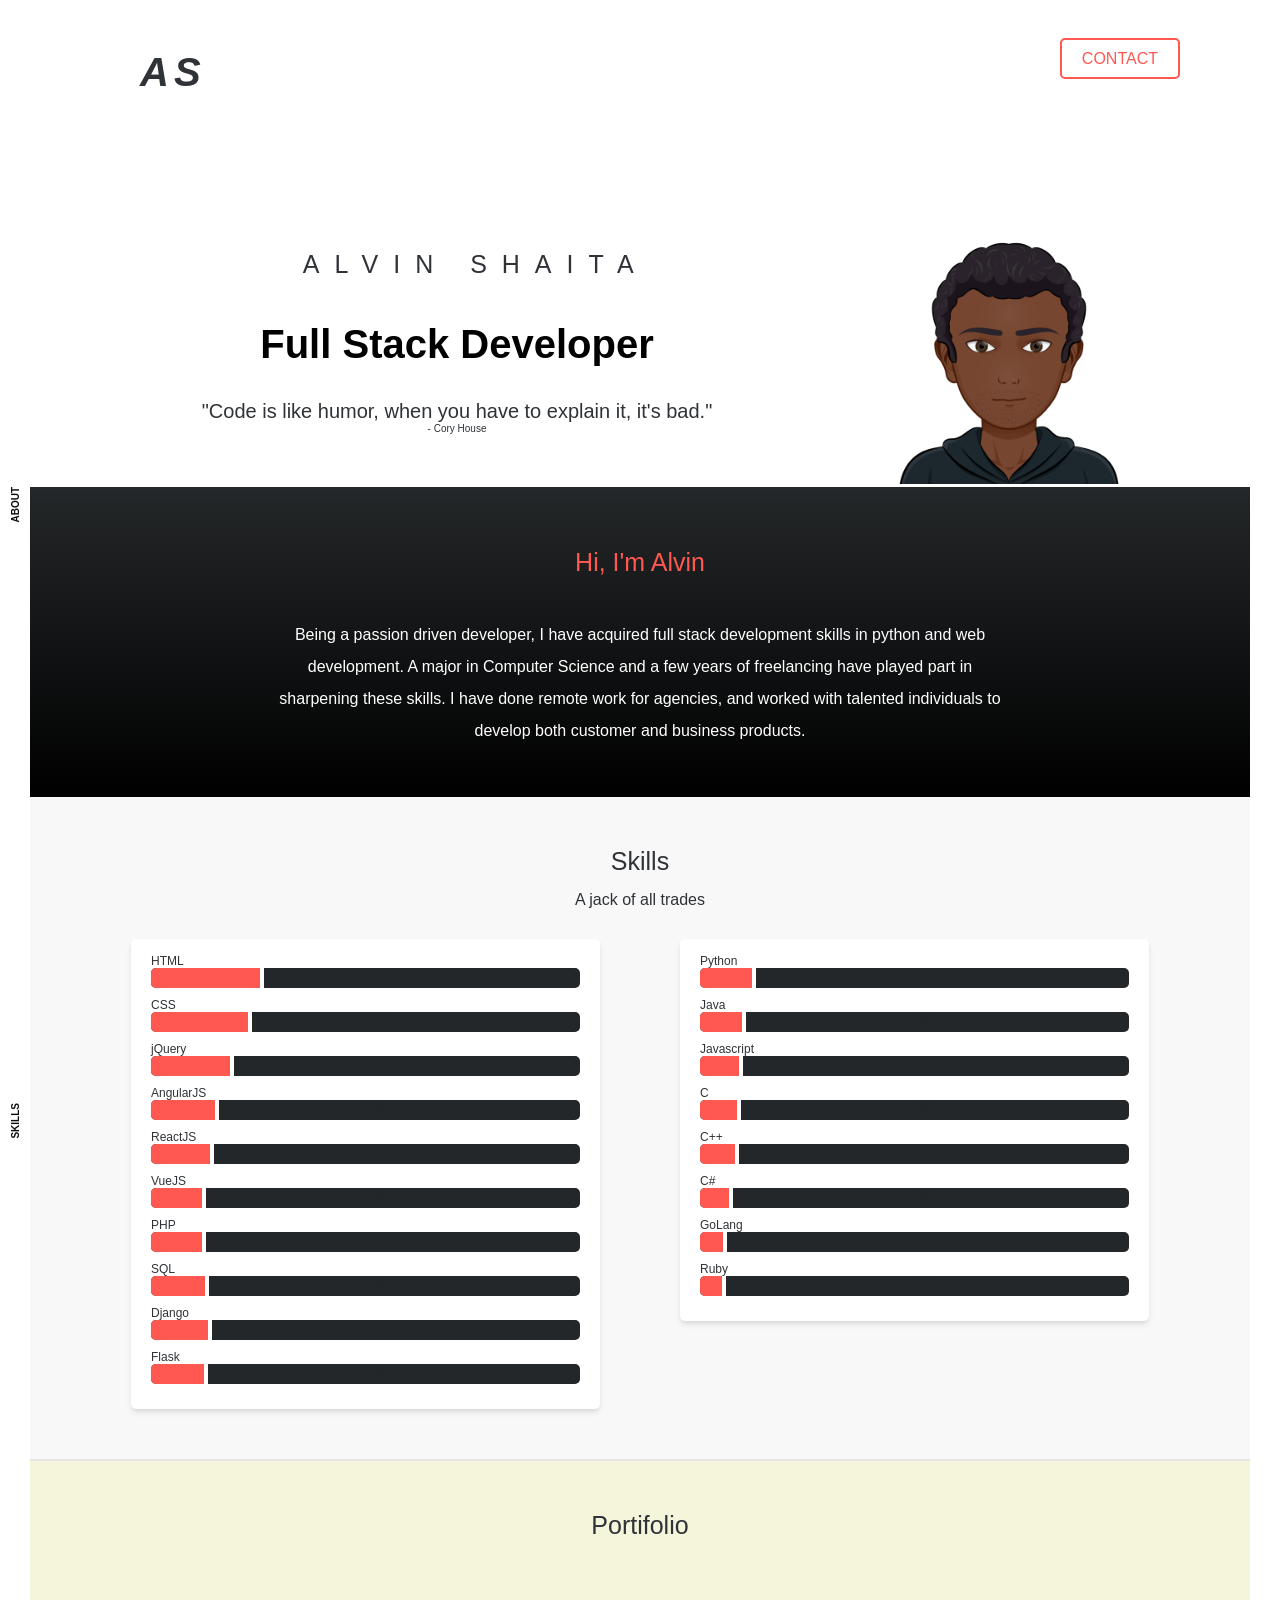
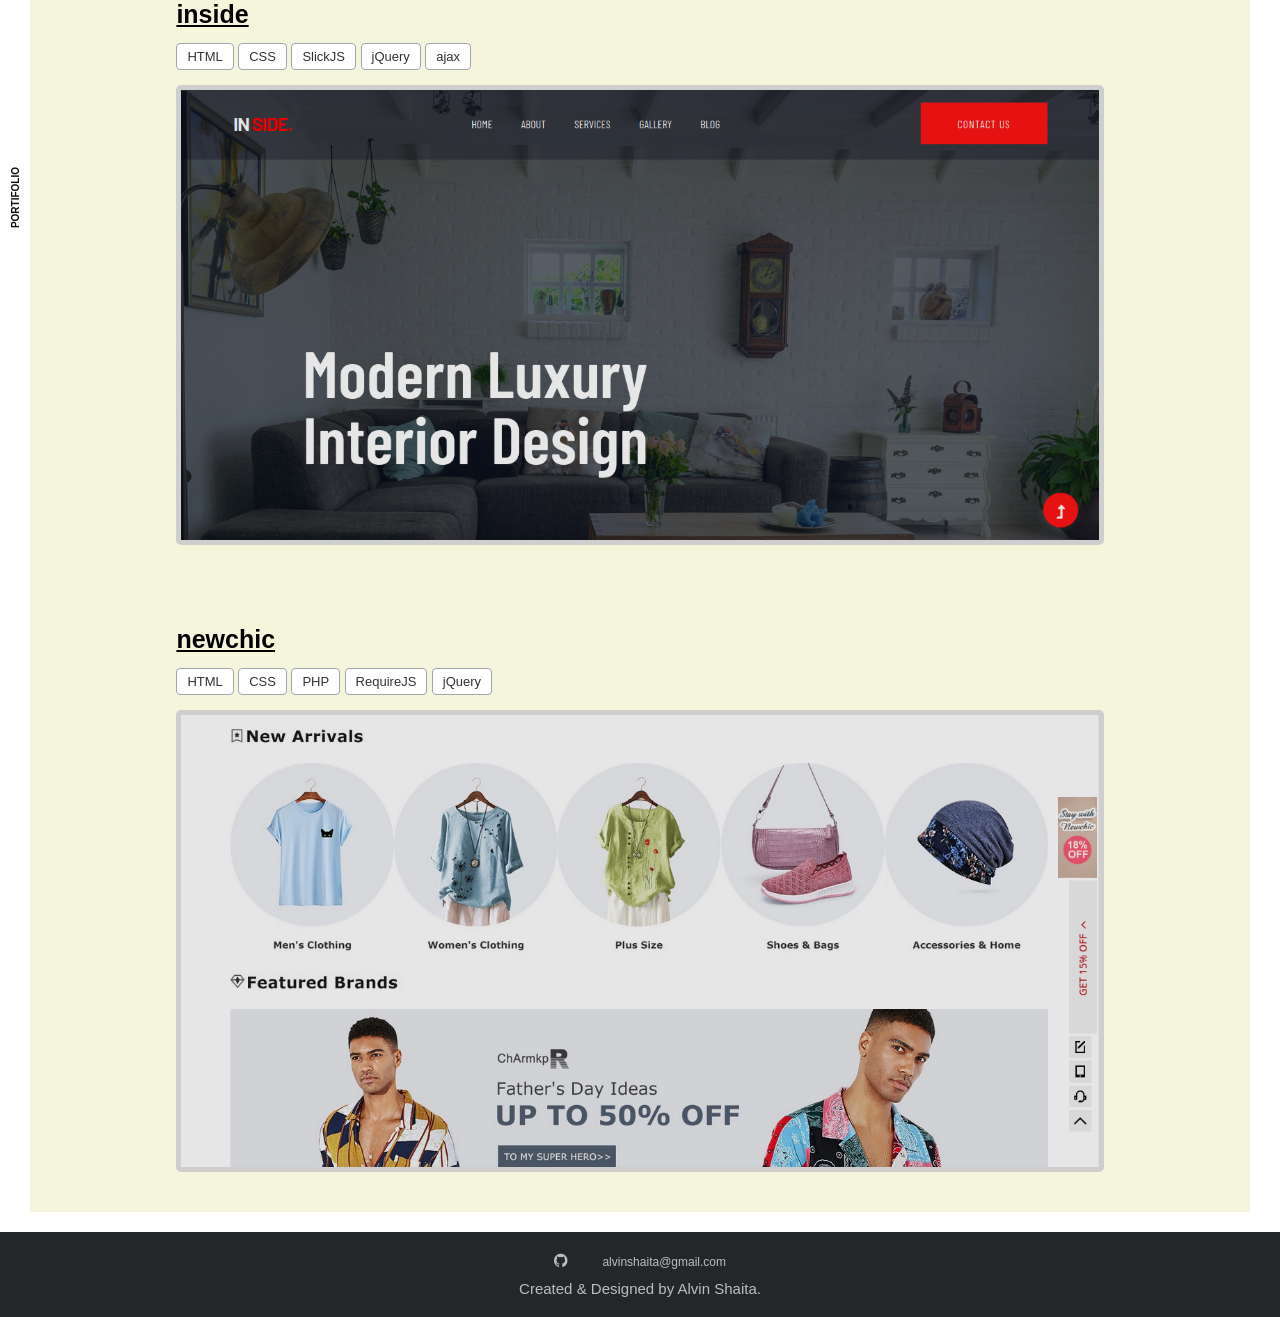
==== index.html @ 0227590d "Update index.html" ====
<html>
	<head>
		<link rel="stylesheet" href="css/one.css" type="text/css">
		<!-- <link rel="stylesheet" href="css/font-awesome.min.css" type="text/css"> -->
		<link rel="stylesheet" href="https://cdnjs.cloudflare.com/ajax/libs/font-awesome/4.7.0/css/font-awesome.min.css">
		<link rel="shortcut icon" href="img/favicon.ico" />
		<title>Alvin Shaita - portifolio</title>
		
		<!-- <script src="jquery-3.3.1.min.js"></script> -->
		<script src="https://ajax.googleapis.com/ajax/libs/jquery/3.5.1/jquery.min.js"></script>
	</head>
	<body>
		<div class="contact_info">
			<!-- <a>Contact</a> -->
			<!-- <br> -->

			<div class="contact_info_data">
				<div class="all_contact_close">
					<img class="contact_close" src="img/close.png">
				</div>
				<!-- <a>Find me</a> -->
				<div class="conts">
					<div class="cont phone">
						<a class="mycontact_title phone">Phone:</a>
						<a class="mycontact_data phone">+254703205259</a>
					</div>
					<div class="cont email">
						<a class="mycontact_title email">Email:</a>
						<a class="mycontact_data email" target="_blank" href="mailto:alvinshaita@gmail.com">alvinshaita@gmail.com</a>
					</div>
					<div class="cont github">
						<a class="mycontact_title github">Github:</a>
						<a class="mycontact_data github" target="_blank" href="http://github.com/alvinshaita">github.com/alvinshaita</a>
					</div>
				</div>
			</div>

		</div>
		<header>
			
			<!-- <img class="avatar" src="avatar1.png"> -->
			<!-- <a>ALVIN ROMBORA</a> -->
		</header>
		<section class="main_stuff">
			<div class="top">
				<div class="name">
					<a class="my_name">Alvin Shaita</a>
					<a class="my_logo">AS</a>
				</div>
				<div class="contact">
					<a class="my_contact">CONTACT</a>
<!-- 
					<div class="contact_info">
						<a>Contact</a>

					</div>
 -->

				</div>
			</div>

			<div class="below_top">
				<!-- <h1>Full Stack Developer</h1> -->
				<div class="title_stuff">
					
					<div class="my_title">
						<!-- <a class="title">Front-end & Back-end Developer</a> -->
						<a class="title">Full Stack Developer</a>

						<!-- <h1 class="title">Front-end & Back-end Developer</h1> -->
					</div>
					<div class="quote_stuff">
						<a class="quote">"Code is like humor, when you have to explain it, it's bad."</a>
						<a class="quotee">- Cory House</a>
					</div>
				</div>
				<!-- <img class="arrow_btn" src="arrow.png"> -->
				<div class="my_avatar">
					<img class="avatar" src="img/avatar1.png">
				</div>



			</div>
			
			<a class="margin_side the_about">ABOUT</a>

			<div id="intro" class="intro">
				<a class="intro_hi">Hi, I'm Alvin</a>
				<br>
				<br>
				<!-- <a class="margin_side the_about">ABOUT</a> -->
				<div class="me_intro">
					
					<a>Being a passion driven developer, I have acquired full stack development skills in python and web development. A major in Computer Science and a few years of freelancing have played part in sharpening these skills. I have done remote work for agencies, and worked with talented individuals to develop both customer and business products.
					</a>
				</div>
			</div>
			<div class="main">
				<div class="all_skills">
					<a class="margin_side the_skills">SKILLS</a>
					<a class="subtitle">Skills</a>
					<div class="subtitle_info">
						<a>A jack of all trades</a>
					</div>
					<div class="skills">
						<div class="skills_outer webdev">
							<div class="skills_inner webdev">
								<!-- <a>Web Development</a> -->

								<div class="skill 1">
									<a>HTML</a>
									<div class="skill_level 1">
										<div class="skill_percentage">
											<a class="skill_percent"></a>
										</div>
										<div class="skill_level_inner" value="90%"></div>
									</div>
								</div>
								<div class="skill 2">
									<a>CSS</a>
									<div class="skill_level 2">
										<div class="skill_percentage">
											<a class="skill_percent"></a>
										</div>
										<div class="skill_level_inner" value="90%"></div>
									</div>
								</div>
								<div class="skill 3">
									<a>jQuery</a>
									<div class="skill_level 3">
										<div class="skill_percentage">
											<a class="skill_percent"></a>
										</div>
										<div class="skill_level_inner" value="80%"></div>
									</div>
								</div>
								<div class="skill 4">
									<a>AngularJS</a>
									<div class="skill_level 4">
										<div class="skill_percentage">
											<a class="skill_percent"></a>
										</div>
										<div class="skill_level_inner" value="70%"></div>
									</div>
								</div>
								<div class="skill 5">
									<a>ReactJS</a>
									<div class="skill_level 5">
										<div class="skill_percentage">
											<a class="skill_percent"></a>
										</div>
										<div class="skill_level_inner" value="70%"></div>
									</div>
								</div>
								<div class="skill 6">
									<a>VueJS</a>
									<div class="skill_level 6">
										<div class="skill_percentage">
											<a class="skill_percent"></a>
										</div>
										<div class="skill_level_inner" value="65%"></div>
									</div>
								</div>
								<div class="skill 7">
									<a>PHP</a>
									<div class="skill_level 7">
										<div class="skill_percentage">
											<a class="skill_percent"></a>
										</div>
										<div class="skill_level_inner" value="70%"></div>
									</div>
								</div>
								<div class="skill 8">
									<a>SQL</a>
									<div class="skill_level 8">
										<div class="skill_percentage">
											<a class="skill_percent"></a>
										</div>
										<div class="skill_level_inner" value="80%"></div>
									</div>
								</div>
								<div class="skill 9">
									<a>Django</a>
									<div class="skill_level 9">
										<div class="skill_percentage">
											<a class="skill_percent"></a>
										</div>
										<div class="skill_level_inner" value="90%"></div>
									</div>
								</div>
								<div class="skill 10">
									<a>Flask</a>
									<div class="skill_level 10">
										<div class="skill_percentage">
											<a class="skill_percent"></a>
										</div>
										<div class="skill_level_inner" value="90%"></div>
									</div>
								</div>
							</div>
						</div>


						<div class="skills_outer proglang">
							<div class="skills_inner proglang">
								<!-- <a>Programming languages</a> -->
								<div class="skill 1">
									<a>Python</a>
									<div class="skill_level 1">
										<div class="skill_percentage">
											<a class="skill_percent"></a>
										</div>
										<div class="skill_level_inner" value="95%"></div>
									</div>
								</div>
								<div class="skill 2">
									<a>Java</a>
									<div class="skill_level 2">
										<div class="skill_percentage">
											<a class="skill_percent"></a>
										</div>
										<div class="skill_level_inner" value="80%"></div>
									</div>
								</div>
								<div class="skill 3">
									<a>Javascript</a>
									<div class="skill_level 3">
										<div class="skill_percentage">
											<a class="skill_percent"></a>
										</div>
										<div class="skill_level_inner" value="80%"></div>
									</div>
								</div>
								<div class="skill 4">
									<a>C</a>
									<div class="skill_level 4">
										<div class="skill_percentage">
											<a class="skill_percent"></a>
										</div>
										<div class="skill_level_inner" value="80%"></div>
									</div>
								</div>
								<div class="skill 5">
									<a>C++</a>
									<div class="skill_level 5">
										<div class="skill_percentage">
											<a class="skill_percent"></a>
										</div>
										<div class="skill_level_inner" value="80%"></div>
									</div>
								</div>
								<div class="skill 6">
									<a>C#</a>
									<div class="skill_level 6">
										<div class="skill_percentage">
											<a class="skill_percent"></a>
										</div>
										<div class="skill_level_inner" value="70%"></div>
									</div>
								</div>
								<div class="skill 7">
									<a>GoLang</a>
									<div class="skill_level 7">
										<div class="skill_percentage">
											<a class="skill_percent"></a>
										</div>
										<div class="skill_level_inner" value="60%"></div>
									</div>
								</div>
								<div class="skill 8">
									<a>Ruby</a>
									<div class="skill_level 8">
										<div class="skill_percentage">
											<a class="skill_percent"></a>
										</div>
										<div class="skill_level_inner" value="60%"></div>
									</div>
								</div>
							</div>
						</div>
						<!-- <a class="margin_side the_skills">SKILLS</a> -->
					</div>
					<!-- <div class="skill 1"> -->
					<!-- <a class="margin_side the_skills">SKILLS</a> -->
				</div>
				<div class="all_portifolio">
					<a class="margin_side the_portifolio">PORTIFOLIO</a>
					<a class="subtitle">Portifolio</a>
					<div class="portifolio">
						<div class="projects">
							<!-- <div class="project 1">
								<img class="project_img" src="art3.jpg">
							</div>
							<div class="project 2">
								<img class="project_img" src="art3.jpg">
							</div>
							<div class="project 3">
								<img class="project_img" src="art3.jpg">
							</div>
							<div class="project 4">
								<img class="project_img" src="art3.jpg">
							</div>
							<div class="project 5">
								<img class="project_img" src="art3.jpg">
							</div>
							<div class="project 6">
								<img class="project_img" src="art3.jpg">
							</div>
							<div class="project 7">
								<img class="project_img" src="art3.jpg">
							</div> -->

							<!-- <a class="margin_side the_portifolio">PORTIFOLIO</a> -->

							<div class="project_main">
								<a target="_blank" href="https://alvinshaita.github.io/inside/" class="project_title">inside</a>
								<br>
								<br>
								<!-- <div class="project 1"> -->
									<!-- <a href="https://newchic.com"> -->
									<a class="project_tag">HTML</a>
									<a class="project_tag">CSS</a>
									<a class="project_tag">SlickJS</a>
									<a class="project_tag">jQuery</a>
									<a class="project_tag">ajax</a>
									<div class="project_image">
										<a target="_blank" href="https://alvinshaita.github.io/inside/">
											<img class="project_img" src="img/portifolio/2.png">

										</a>
									</div>
								<!-- </div> -->
								<!-- <div class="project_details">
									<a>Inside</a>
									<li>HTML</li>	
									<li>CSS</li>
									<li>Javascript</li>
									<li>Javascript</li>
								</div> -->
								<!-- Inside	 -->

							</div>

							<!-- <a class="margin_side the_portifolio">PORTIFOLIO</a> -->

							<div class="project_main">
								<a target="_blank" href="https://newchic.com" class="project_title">newchic</a>
								<br>
								<br>
								<!-- <div class="project 2"> -->
									<a class="project_tag">HTML</a>
									<a class="project_tag">CSS</a>
									<a class="project_tag">PHP</a>
									<a class="project_tag">RequireJS</a>
									<a class="project_tag">jQuery</a>
									<div class="project_image">
										<a target="_blank" href="https://newchic.com">
											<img class="project_img" src="img/portifolio/1.png">
										</a>
									</div>
								<!-- </div> -->
							<!-- 	<div class="project_details">
									<a>Newchic</a>
									<li>HTML</li>	
									<li>CSS</li>
									<li>Javascript</li>
									<li>Javascript</li>
								</div> -->

							</div>
							<!-- <a class="margin_side the_portifolio">PORTIFOLIO</a> -->

							
						</div>
						<!-- <a class="margin_side the_portifolio">PORTIFOLIO</a> -->
					</div>
					<!-- <a class="margin_side the_portifolio">PORTIFOLIO</a> -->
				</div>
				<!-- <a class="margin_side the_portifolio">PORTIFOLIO</a> -->
				<!-- <a class="margin_side the_portifolio">PORTIFOLIO</a> -->
			</div>

			<div class="goup">
				<img class="goup_img" src="img/arrow_up.png">
			</div>
		</section>
	</body>
	<!-- <a>Copyright 2020 ALVIN SHAITA</a> -->
	<footer>
		<div class="credits">
			<div class="credits_email">
				<a class="fa fa-github" target="_blank" href="https://github.com/alvinshaita"></a>

				<!-- <a class="credit_email">github.com/alvinshaita</a> -->
				<!-- <br> -->
				<a class="credit_email" target="_blank" href="mailto:alvinshaita@gmail.com">alvinshaita@gmail.com</a>
			</div>
			<a class="credit">Created & Designed by Alvin Shaita.</a>
		</div>
		<!-- <a class="clicc">click</a> -->
	</footer>
	<script src="js/one.js"></script>
</html>
---- css/one.css ----
html{
	/*font-family: "Helvetica Neue", Helvetica, Arial, sans-serif;*/
	font-family: "europa", sans-serif;
	/*color: #141c3a;*/
	color: #2f3337;
	padding-left: 30px;
	padding-right: 30px;
}

body{
	margin: 0;
}


/*.title{*/
h1{

}


.my_title{
	margin-bottom: 33px;
}

.title{
	color: black;
	/*color: #141c3a;*/
	/*color: #242729;*/
	/*color: #2f3337;*/
	font-weight: 800;
	font-size: 40px;
	/*font-family: "eurostile", sans-serif;*/
}

.main_stuff{
	text-align: center;
	margin-top: 50px;
}

.avatar{
	height: 250px;
	/*border-radius: 100%;*/
	/*background-color: teal;*/
}

.my_avatar{
	margin-top: 79px;
	margin-bottom: 3px;
	/*margin-left: 70px;*/
	/*float: left;*/
	/*position: absolute;*/
}

.intro{
	/*margin-top: 100px;*/
	text-align: center;
	/*color: black;*/
	/*color: #0c0d0e;*/
	/*color: #9fa6ad;*/
	color: white;
	/*background-color: #ff1a1a;*/
	font-weight: 100;
	/*background: linear-gradient( rgba(0, 0, 0, 0.7), rgba(0, 0, 0, 0.7) ), url('grunge1.jpg');*/
	
	/*background: linear-gradient( rgba(, 0, 0, 0), rgba(0, 0, 0, 0) ), url('grunge1.jpg');*/



	/*background: linear-gradient( rgba(0, 0, 0, 1), rgba(0, 0, 0, 0.5),rgba(0, 0, 0, 1) );*/
	background: linear-gradient( rgba(0, 0, 0, 0), rgba(0, 0, 0, 1) );

	/*background-color: #ff5851;*/
	/*background-color: red;*/
	/*background-color: #1c1b20;*/
	background-color: #242729;
	
	/*background-color: #ff5851;*/
	
	/*height: 300px;*/
	padding-top: 50px;
	padding-bottom: 50px;

	line-height: 2;
}

.intro_hi{
	font-size: 25px;
	/*color: red;*/
	color: #ff5851;

	/*font-weight: 500;*/
}

.skills{
	/*display: inline-flex;*/
}


.me_intro{
	/*padding-left: 300px;*/
	/*padding-right: 300px;*/
	padding-left: 20%;
	padding-right: 20%;
}


.name{
	float: left;
	/*text-align: left;*/
	/*font-size: 25px;*/
	margin-left: 70px;
	letter-spacing: 5px;
	/*padding: none;*/
}

.my_name{
	text-transform: uppercase;
	font-size: 20px;
	position: absolute;
}

.contact{
	float: right;
	margin-right: 70px;
	/*text-align: right;*/
}

.top{
	height: 50px;
	/*margin-bottom: 100px;*/
	/*display: flex;*/
}

.below_top{
	margin-top: 100px;
	/*position: ;*/
}

.quote{
	font-weight: 100px;
	display: block;
}

.quotee{
	font-size: 10px;
	/*margin-top: 50px;*/
	/*float: right;*/
}

.quote_stuff{
	display: content;
	font-weight: 300;
	font-size: 20px;
	/*font-size: 1.5rem;*/
}

.me{
	height: 100px;
	border-radius: 100%;
}
/*
.my_contact{
	transition: .4s;
	text-decoration: none;
	outline: none;
	color: #ff5851;
	padding-top: 10px;
	padding-bottom: 10px;
	padding-left: 20px;
	padding-right: 20px;
	border-radius: 5px;
	border: 2px solid #ff5851;
}

.my_contact:hover{
	transition: .4s;
	cursor: pointer;
	color: white;
	background-color: #ff5851;
}
*/
.my_contact{
	transition: .2s;
	text-decoration: none;
	outline: none;
	color: #ff5851;
	padding-top: 10px;
	padding-bottom: 10px;
	padding-left: 20px;
	padding-right: 20px;
	border-radius: 5px;
	border: 2px solid #ff5851;
}

.my_contact:hover{
	transition: .2s;
	cursor: pointer;
	/*color: white;*/
	/*color: black;*/
	color: #2f3337;
	/*background-color: #ff5851;*/
	border: 2px solid #2f3337;
	/*border: 2px solid red;*/
}



.my_logo{
	font-size: 40px;
	font-style: italic;
	font-weight: 800;
	/*font-synthesis: */
	/*display: none;*/
	opacity: 0;
	cursor: pointer;
}






.title_stuff{
	/*background-color: green;*/
	width: 60%;
	/*margin-left: 20%;*/
	/*margin-right: 20%;*/
	display: inline-block;
	/*position: absolute;*/
	mix-blend-mode: difference;
}
.my_avatar{
	/*background-color: blue;*/
	/*display: inline-block;*/
	margin-left: 40%;
    margin-right: 40%;
}
.my_title{
	/*display: inline-block;*/
}
.quote_stuff{
	/*display: inline-block;*/
}







.skills{
	display: flex;
	padding-top: 30px;
}


.all_skills{
	padding-top: 50px;
	padding-left: 5%;
	padding-right: 5%;
	padding-bottom: 50px;
	background-color: #f8f8f8;
	/*background-color: #fdf3f4;*/
	/*float: right;*/
}


.main{
	/*padding-top: 50px;*/
	/*background-color: #f8f8f8;*/
}

.subtitle{
	font-size: 25px;
}

.subtitle_info{
	margin-top: 15px;
}

.skill{
	padding-top: 5px;
	padding-bottom: 5px;
}

.skill_level{
	/*background:    -moz-linear-gradient(left, #efe3af 50%, #ffffff 50%);*/
	/*background-color: #0c0d0e;*/
	/*background-color: #2f3337;*/
	background-color: #242729;
	border-radius: 5px;
	/*width: 400px;*/
	width: 100%;
	height: 20px;
	display: block;
}

.skill_level_inner{
	/*transition: 2s;*/
	border-radius: 5px 0px 0px 5px;
	border-right: 4px solid white;
	background-color: #ff5851;
	width: 0px;
	height: 20px;
	display: block;
}

.skills_outer{
	width: 50%;
	text-align: left;
}

.skills_inner{
	/*width: 100%;*/
	padding-top: 10px;
	padding-bottom: 20px;
	padding-left: 20px;
	padding-right: 20px;
	margin-left: 40px;
	margin-right: 40px;
	/*border: 1px solid #0c0d0e;*/
	/*border: 1px solid #e5e5e5;*/
	border-radius: 5px;
	background-color: #fff;
	box-shadow: 0 4px 6px -1px rgba(0, 0, 0, 0.1), 0 2px 4px -1px rgba(0, 0, 0, 0.06);
	/*box-shadow: 0 4px 6px -1px rgba(0, 0, 0, 0.06), 0 2px 4px -1px rgba(0, 0, 0, 0.06);*/

	/*background-color: whitesmoke;*/

}

.skill_percentage{
	/*display: block;*/
	/*position: absolute;*/
	text-align: center;
	/*float: right;*/
	/*width: 50%;*/
}

.skill .skill_percent{
	position: absolute;
	font-size: 13px;
	color: #242729;
}
.skill a{
	font-size: 12px;
}



.margin_side{
	position: absolute;
	left: 10px;
	/*bottom: 0px;*/
	font-size: 10px;
	/*text-orientation: sideways-left;*/
	
	/*writing-mode: sideways-lr;*/
	/*writing-mode: tb-;*/
	    writing-mode:tb-rl;

    /*-webkit-transform:rotate(270deg);*/
    /*-moz-transform:rotate(270deg);*/
    /*-o-transform: rotate(270deg);*/
    /*-ms-transform:rotate(270deg);*/
    transform: rotate(180deg);


	/*margin-right: 5px;*/
	/*float: left;*/
	font-weight: 600;
	color: #0c0d0e;
}

.margin_side.the_skills{
	/*margin-top: 200px;*/
	margin-top: 20%;

}

.margin_side.the_portifolio{
	margin-top: 20%;
}

.all_portifolio{
	/*height: 400px;*/
	background-color: beige;
	border-top: 2px solid #e5e5e5;
	/*border-bottom: 2px solid black;*/
	padding-top: 50px;
	margin-bottom: 20px;
}

/*.arrow_btn{
	height: 40px;
	position: absolute;
	left: 50px;
	bottom: 60px;
}*/

.arrow_btn{
	height: 40px;
	position: absolute;
	left: 50px;
	/*margin-top: 90%;*/
	bottom: 60px;
}

.contact_info{
	display: none;
	position: absolute;
	background-color: #fff;
	/*background-color: #ff5851;*/
	/*opacity: 1;*/
	/*border-radius: 5px;*/
	/*border: 1px solid #ff5851;*/
	/*height: 50px;*/
	width: 500px;
	left: 30%;

	padding-left: 20px;
	padding-right: 20px;
	padding-top: 10px;
	/*padding-bottom: 15px;*/
	/*padding-bottom: 55px;*/
	/*padding-bottom: 25px;*/
	padding-bottom: 35px;

	/*text-align: center;*/
	border-radius: 5px;
	/*border: 2px solid #e5e5e5;*/
	border: 1px solid #3c4146;

}

.contact_info_data{

	/*padding-left: 50px;*/
	/*padding-right: 50px;*/
}

.all_contact_close{
	text-align: right;
}

.contact_close{
	height: 30px;
	/*float: right;*/
	/*right: 0;*/
	/*text-align: right;*/
	/*position: absolute;*/
}

.contact_close:hover{
	cursor: pointer;
	transition: .8s;
	transform: rotate(180deg);
	/*transform: rotate(120deg);*/
}

.cont{
	margin-top: 10px;
	margin-bottom: 10px;
	/*text-decoration: none;*/
}

.conts{
	/*margin-top: 10px;*/
	margin-top: 20px;
	/*margin-left: 100px;*/
	margin-left: 50px;
	margin-bottom: 20px;
}

.mycontact_title{
	font-size: 17px;
	width: 100px;
}

.mycontact_data{
	text-decoration: none;
	font-size: 17px;
	color: black;
	/*font-size: 1rem;*/
	font-weight: 800;

	position: absolute;
	left: 30%;
}
/*body{*/
	/*background-color: green;*/
/*}*/


.portifolio{
	text-align: left;
	/*padding-left: 150px;*/
	/*padding-right: 150px;*/
	padding-left: 12%;
	padding-right: 12%;
	/*display: block;*/
	/*margin-right: 50px;*/
}

.project_main{
	width: 100%;
	padding-top: 40px;
	padding-bottom: 40px;

}

.project_img{
	width: 100%;
	/*padding-top: 20px;*/
	/*outline: none;*/
}

.project_image{
	/*display: flex;*/
	display: inline-flex;
	transition: .4s;
	margin-top: 20px;
	/*border: 5px solid #ff5851;*/
	border: 5px solid #e5e5e5;
	/*border: 5px solid #d6d9dc;*/

	border-radius: 5px;
	filter: brightness(90%);

	/*outline: none;*/
}

.project_image a{
	outline: none;
}

/*.project_image:hover{
	border: 5px solid #ff5851;
	transition: .4s;
	filter: brightness(100%);
}
*/
.project_tag{
	/*background-color: grey;*/
	background-color: white;

	font-size: 13px;
	padding-top: 5px;
	padding-bottom: 5px;
	padding-left: 10px;
	padding-right: 10px;

	border-radius: 4px;
	border: 1px solid #9fa6ad;
}

.projects{
	margin-top: 20px;
}

.project{
	margin-top: 20px;
}

.project_title{
	font-size: 25px;
	font-weight: 900;
	text-decoration: underline;
	color: black;
	transition: .4s;
	/*margin-bottom: 50px;*/
}

/*.project_tag{
		background-color: red;
	}*/
/*.project_title:hover
{

	transition: .4s;
	color: #ff5851;
}*/


footer{
	/*height: 100px;*/
	background-color: #242729;
	position: absolute;
	width: 100%;
	overflow: none;
	left: 0px;
}


	/*border-top: 1px solid black;*/
/*footer{

	text-align: center;
	font-size: 15px;
}*/

.credits{
	margin-top: 20px;
	margin-bottom: 20px;
	/*color: #fff;*/
	text-align: center;
	color: #bdbdbd;	
}

.credit{
	font-size: 15px;
	/*margin-top: 20px;*/
	/*font-weight: 900;*/
}

.credits_email{
	margin-bottom: 10px;
}

.credit_email{
	font-size: 12px;
}
/*
.clicc{
	color: red;
	cursor: pointer;
	float: right;
}
*/

/*
@media screen and (max-width: 800px) {
  .left, .main, .right {
    width: 100%;
  }
}*/


.goup_img{
	padding: 5px;
	height: 50px;
	border: 1px solid #e5e5e5;
	border-radius: 100%;
}

.goup{
	/*height: 80px;*/
	/*width: 80px;*/
	/*padding: 5px;
	height: 50px;*/
	/*width: 50px;*/
	border-radius: 100%;
	position: fixed;
	/*background: red;*/
	background: #fff;
	/*border: 1px solid grey;*/
	/*border: 1px solid #e5e5e5;*/

	bottom: 150px;
	right: 50px;
	/*z-index: 100; */
	display: none;
	opacity: 0;
	cursor: pointer;
	box-shadow: 0px 0px 5px #CCC;
	/*transition: 1s;*/
}

.goup:hover{
	transition: 1s;
	/*animation-duration: 2s;*/
	background-color: #ff5851;
}

@media screen and (max-width: 800px) {
  .skills_inner{
    /*width: 100%;*/
    margin-left: 0px;
    margin-right: 0px;
    padding-left: 10px;
    padding-right: 10px;
  }

  .skills{
  	display: block;
  	padding-top: 10px;
  }

  .skills_outer{
  	margin-top: 10px;
  	margin-bottom: 10px;
  	width: 100%;
  }

  .skill_level{
  	height: 15px;
  }

  .skill_level_inner{
  	height: 15px;
  	border-right: 2px solid white;
  }

  .skill_percent{
  	font-size: 10px !important;
  }

  .my_avatar{
  	margin-left: 0;
  	margin-right: 0;
  	margin-top: 20px;
  }

  .my_name{
  	margin-top: 100px;
  	position: relative;
  }

  .contact_info{
  	width: 100%;
  }

  .title_stuff{
  	width: 100%;
  }

  .name{
  	width: 100%;
  	margin-left: 0px;
  }

  .me_intro{
  	padding-left: 10px;
  	padding-right: 10px;
  	font-size: 15px;
  }

  .project_tag{
  	display: inline-block;
  	margin-top: 5px;
  	padding-top: 2px;
  	padding-bottom: 2px;
  	padding-left: 5px;
  	padding-right: 5px;
  	font-size: 12px;
  }

  .project_title{
  	font-size: 15px;
  }

  .portifolio{
  	padding-left: 5%;
  	padding-right: 5%;
  }

  .main_stuff{
  	/*text-align: left;*/
  }

  .contact{
  	/*margin-top: 30px;*/
  	float: none;
  }

  html{
  	padding-left: 0%;
  	padding-right: 0%;
  }

  .margin_side{
  	/*left: 1%;*/
  	display: none;
  }

  .my_contact{
  	position: absolute;
  	top: 10px;
  	right: 10px;
  }

  .below_top{
  	margin-top: 20px;
  }

  .top{
  	padding-top: 40px;
  }

  .contact_info{
  	/*position: relative !important;*/
  	left: 0px;
  	right: 0px;
  	width: 100%;

  	border-radius: 0px;

  	padding-top: 0px;
  	padding-bottom: 25px;
  	padding-left: 0px;
  	padding-right: 0px;
  }

  .conts{
  	margin-top: 0px;
  	margin-bottom: 0px;
  	margin-left: 15px;
  	margin-right: 15px;
  }

  .mycontact_title{
  	font-size: 12px;
  }

  .mycontact_data{
  	font-size: 12px;
  }

  .title{
  	font-size: 30px;
  }

  .quote{
  	font-size: 15px;
  }

  .avatar{
  	height: 200px;
  }

  .projects{
  	margin-top: 0px;
  }

  .intro_hi{
  	font-size: 20px;
  }

  .me_intro{
  	font-size: 12px;
  	margin-top: -20px;
  }

  .subtitle{
  	font-size: 20px;
  }

  .subtitle_info{
  	margin-top: 5px;
  }

  .subtitle_info a{
  	font-size: 12px;
  }

  .all_skills{
  	padding-top: 30px;
  }

  .all_portifolio{
  	padding-top: 30px;
  }

  .project_main{
  	padding-top: 20px;
  	padding-bottom: 20px;
  }
}

.fa{
	text-decoration: none;
	color: #bdbdbd;
	margin-right: 15px;
}

.credit_email{
	margin-left: 15px;
	text-decoration: none;
	color: #bdbdbd;
}
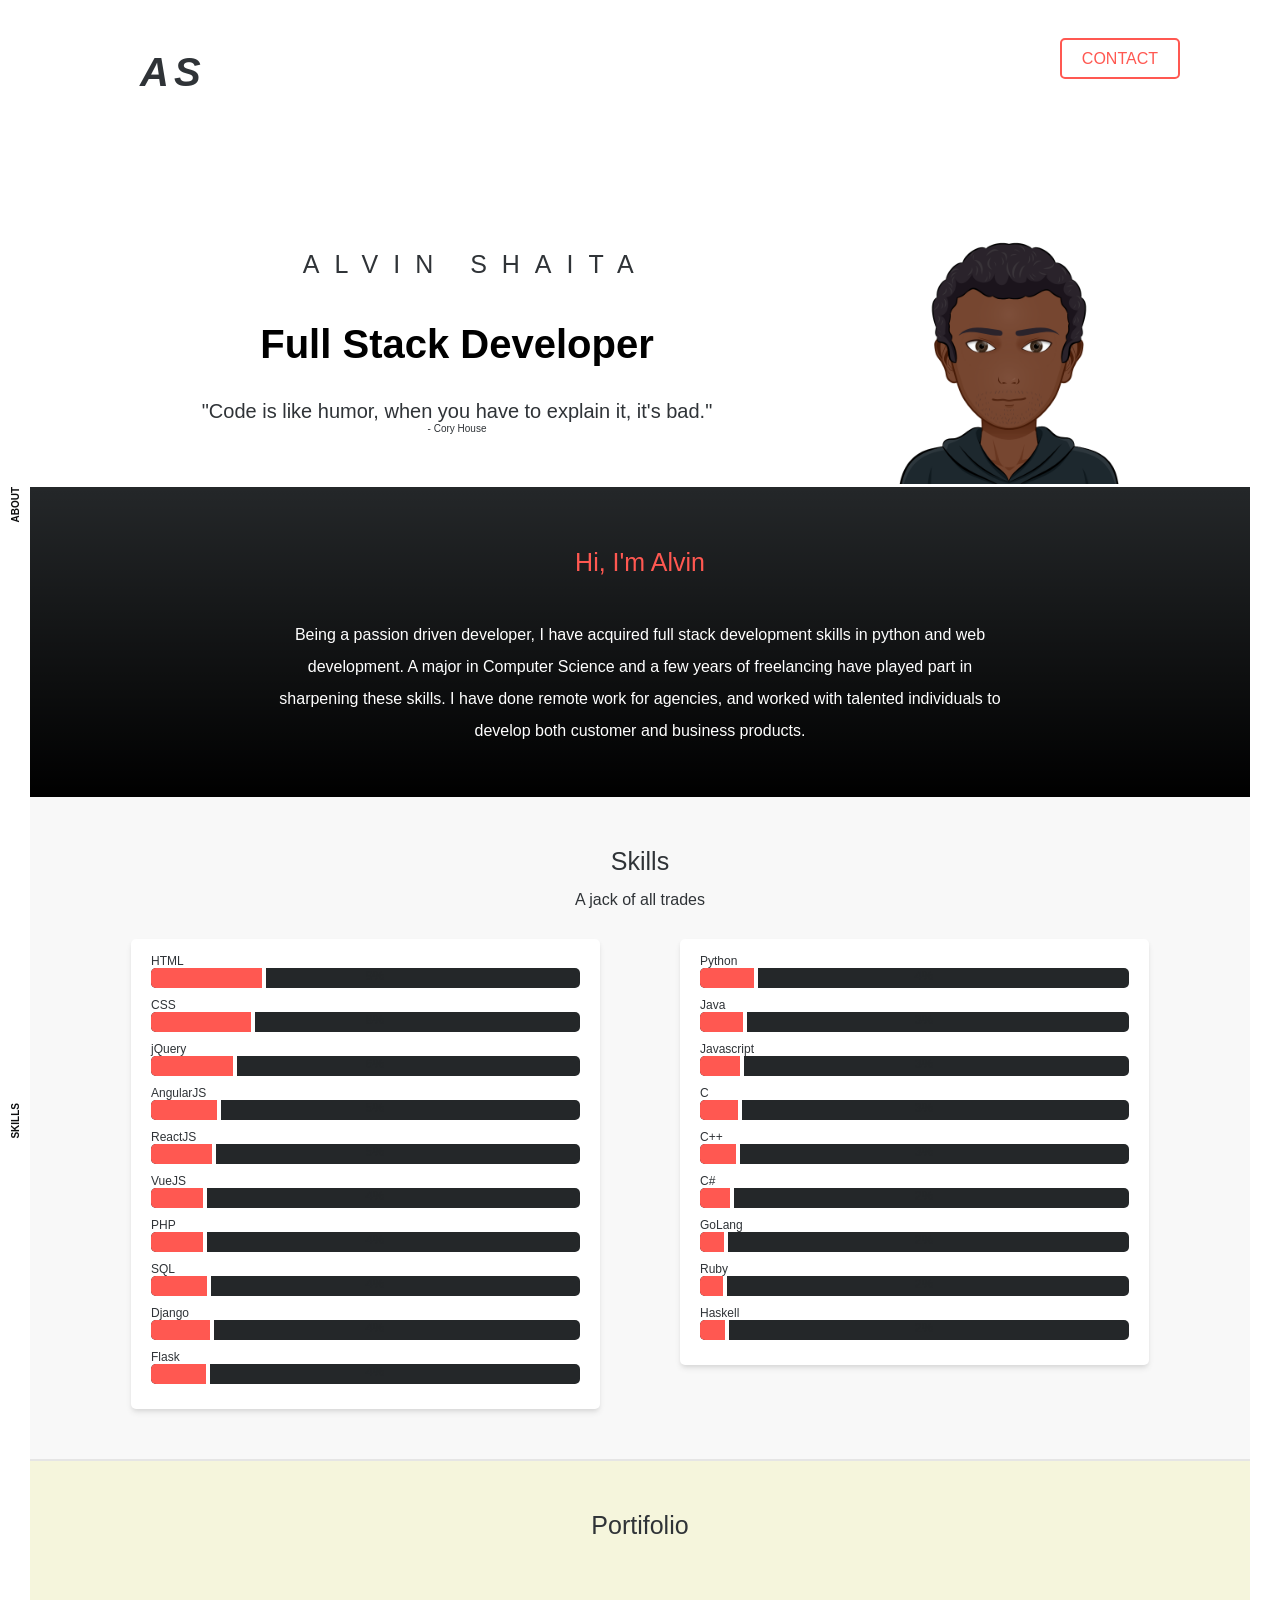
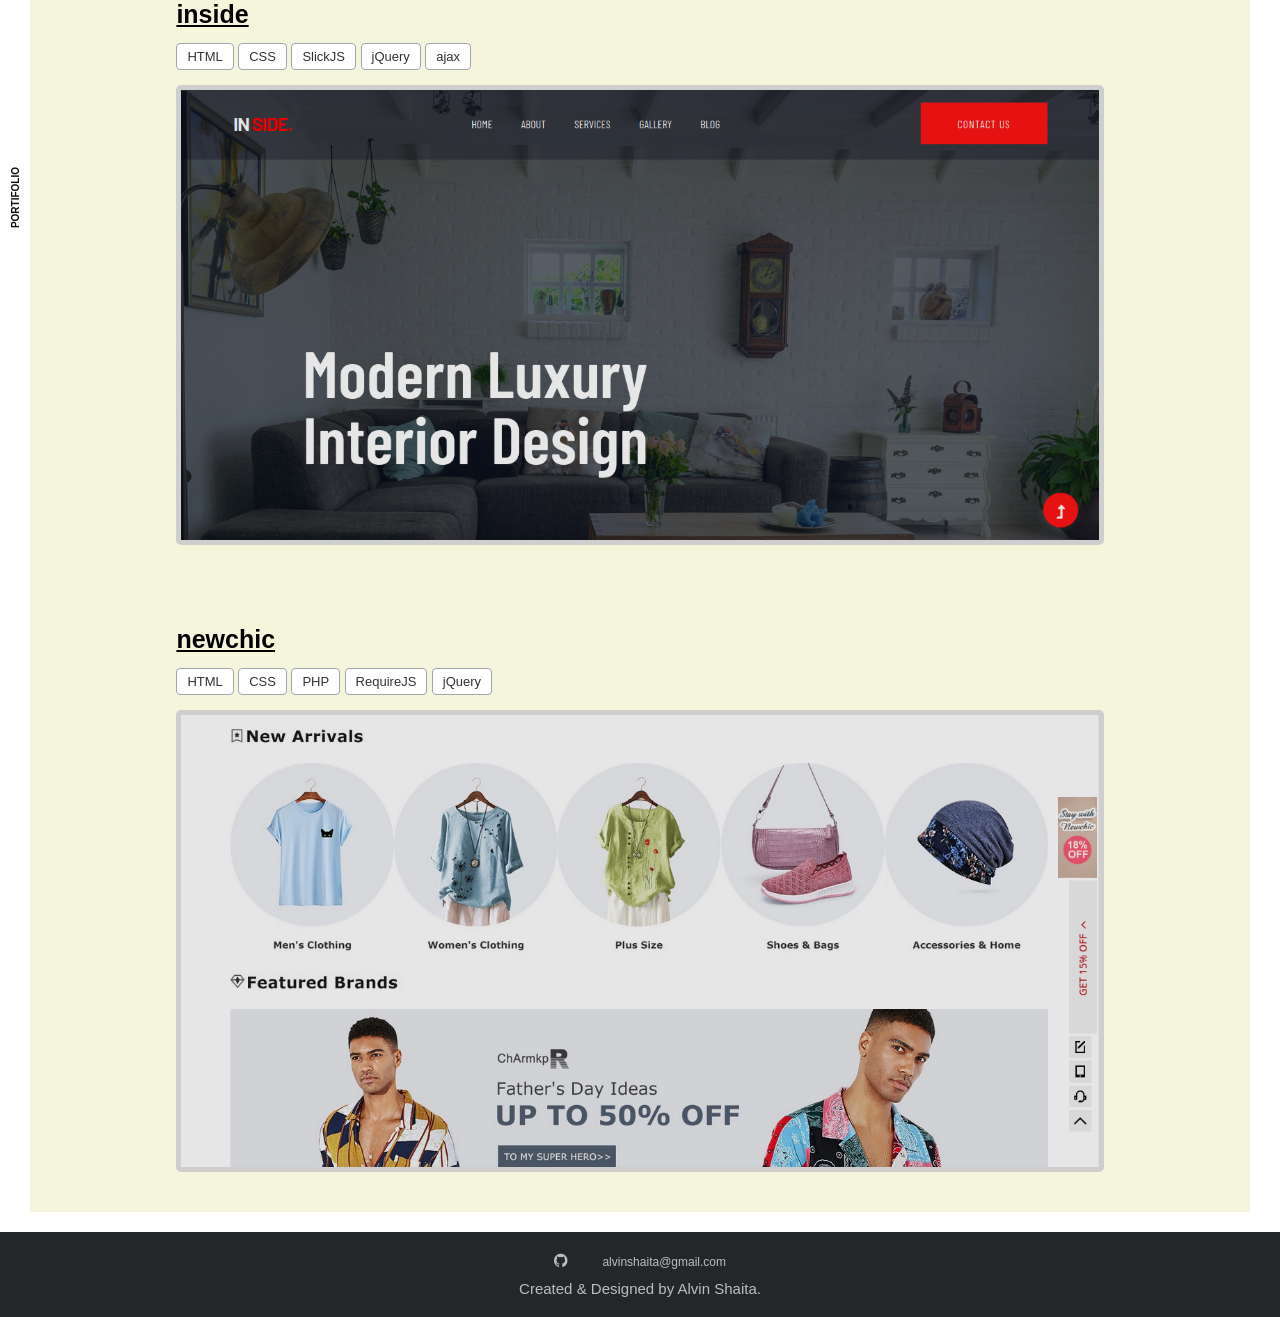
==== commit 335fee97: "Update index.html" ====
--- a/index.html
+++ b/index.html
@@ -277,6 +277,15 @@
 										<div class="skill_level_inner" value="60%"></div>
 									</div>
 								</div>
+								<div class="skill 9">
+									<a>Haskell</a>
+									<div class="skill_level 9">
+										<div class="skill_percentage">
+											<a class="skill_percent"></a>
+										</div>
+										<div class="skill_level_inner" value="70%"></div>
+									</div>
+								</div>
 							</div>
 						</div>
 						<!-- <a class="margin_side the_skills">SKILLS</a> -->
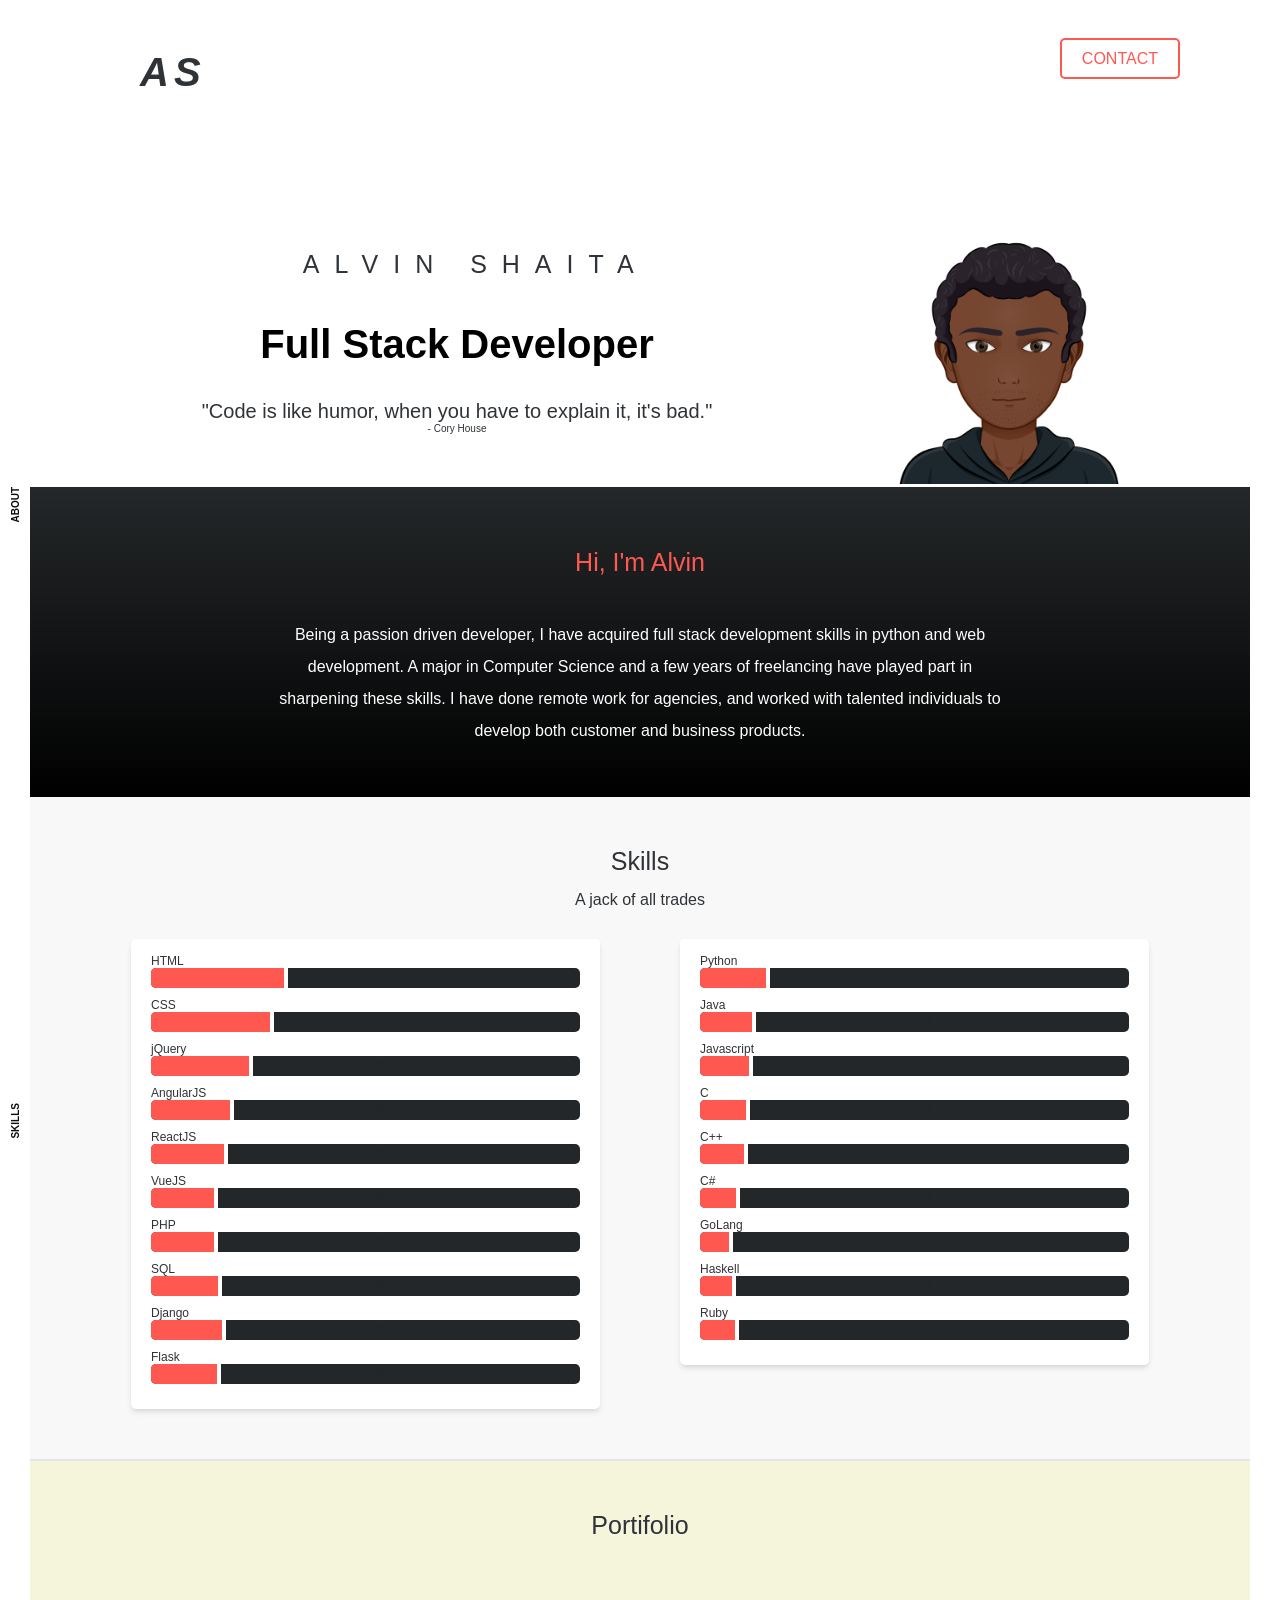
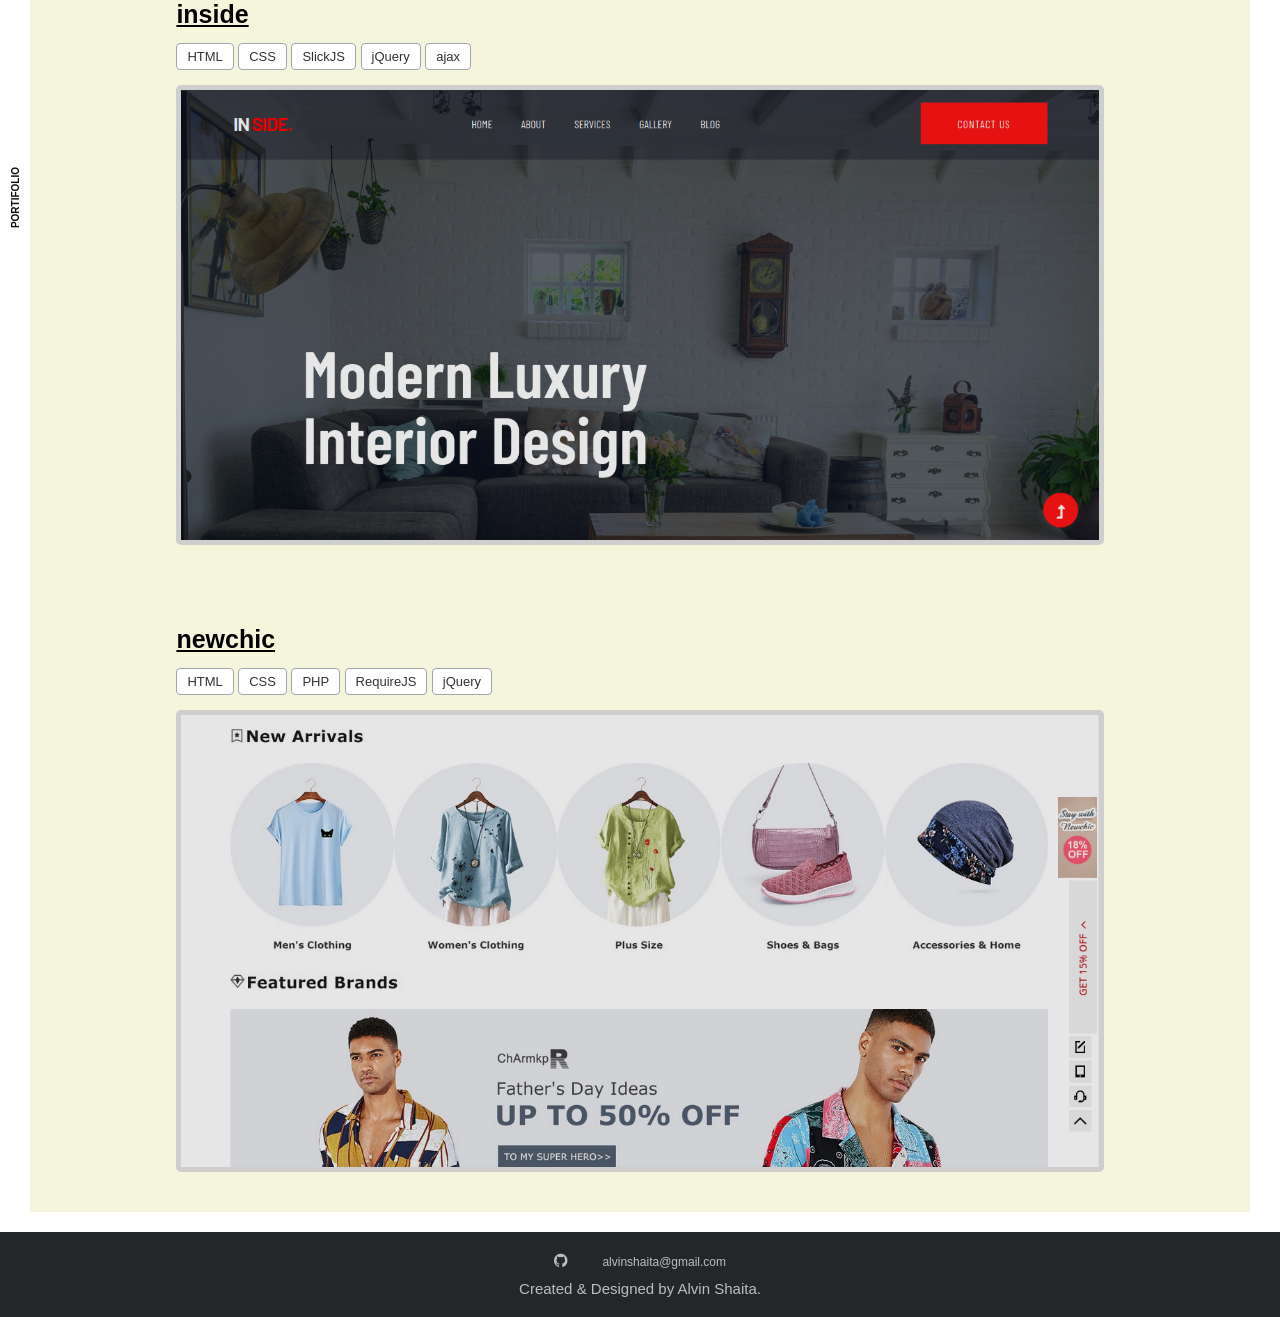
==== commit 5d3dd996: "Update index.html" ====
--- a/index.html
+++ b/index.html
@@ -269,21 +269,21 @@
 									</div>
 								</div>
 								<div class="skill 8">
+									<a>Haskell</a>
+									<div class="skill_level 8">
+										<div class="skill_percentage">
+											<a class="skill_percent"></a>
+										</div>
+										<div class="skill_level_inner" value="70%"></div>
+									</div>
+								</div>
+								<div class="skill 9">
 									<a>Ruby</a>
-									<div class="skill_level 8">
-										<div class="skill_percentage">
-											<a class="skill_percent"></a>
-										</div>
-										<div class="skill_level_inner" value="60%"></div>
-									</div>
-								</div>
-								<div class="skill 9">
-									<a>Haskell</a>
 									<div class="skill_level 9">
 										<div class="skill_percentage">
 											<a class="skill_percent"></a>
 										</div>
-										<div class="skill_level_inner" value="70%"></div>
+										<div class="skill_level_inner" value="80%"></div>
 									</div>
 								</div>
 							</div>
--- a/css/one.css
+++ b/css/one.css
@@ -638,7 +638,7 @@
 
 .goup_img{
 	padding: 5px;
-	height: 50px;
+	height: 40px;
 	border: 1px solid #e5e5e5;
 	border-radius: 100%;
 }
@@ -877,4 +877,4 @@
 	margin-left: 15px;
 	text-decoration: none;
 	color: #bdbdbd;
-}+}
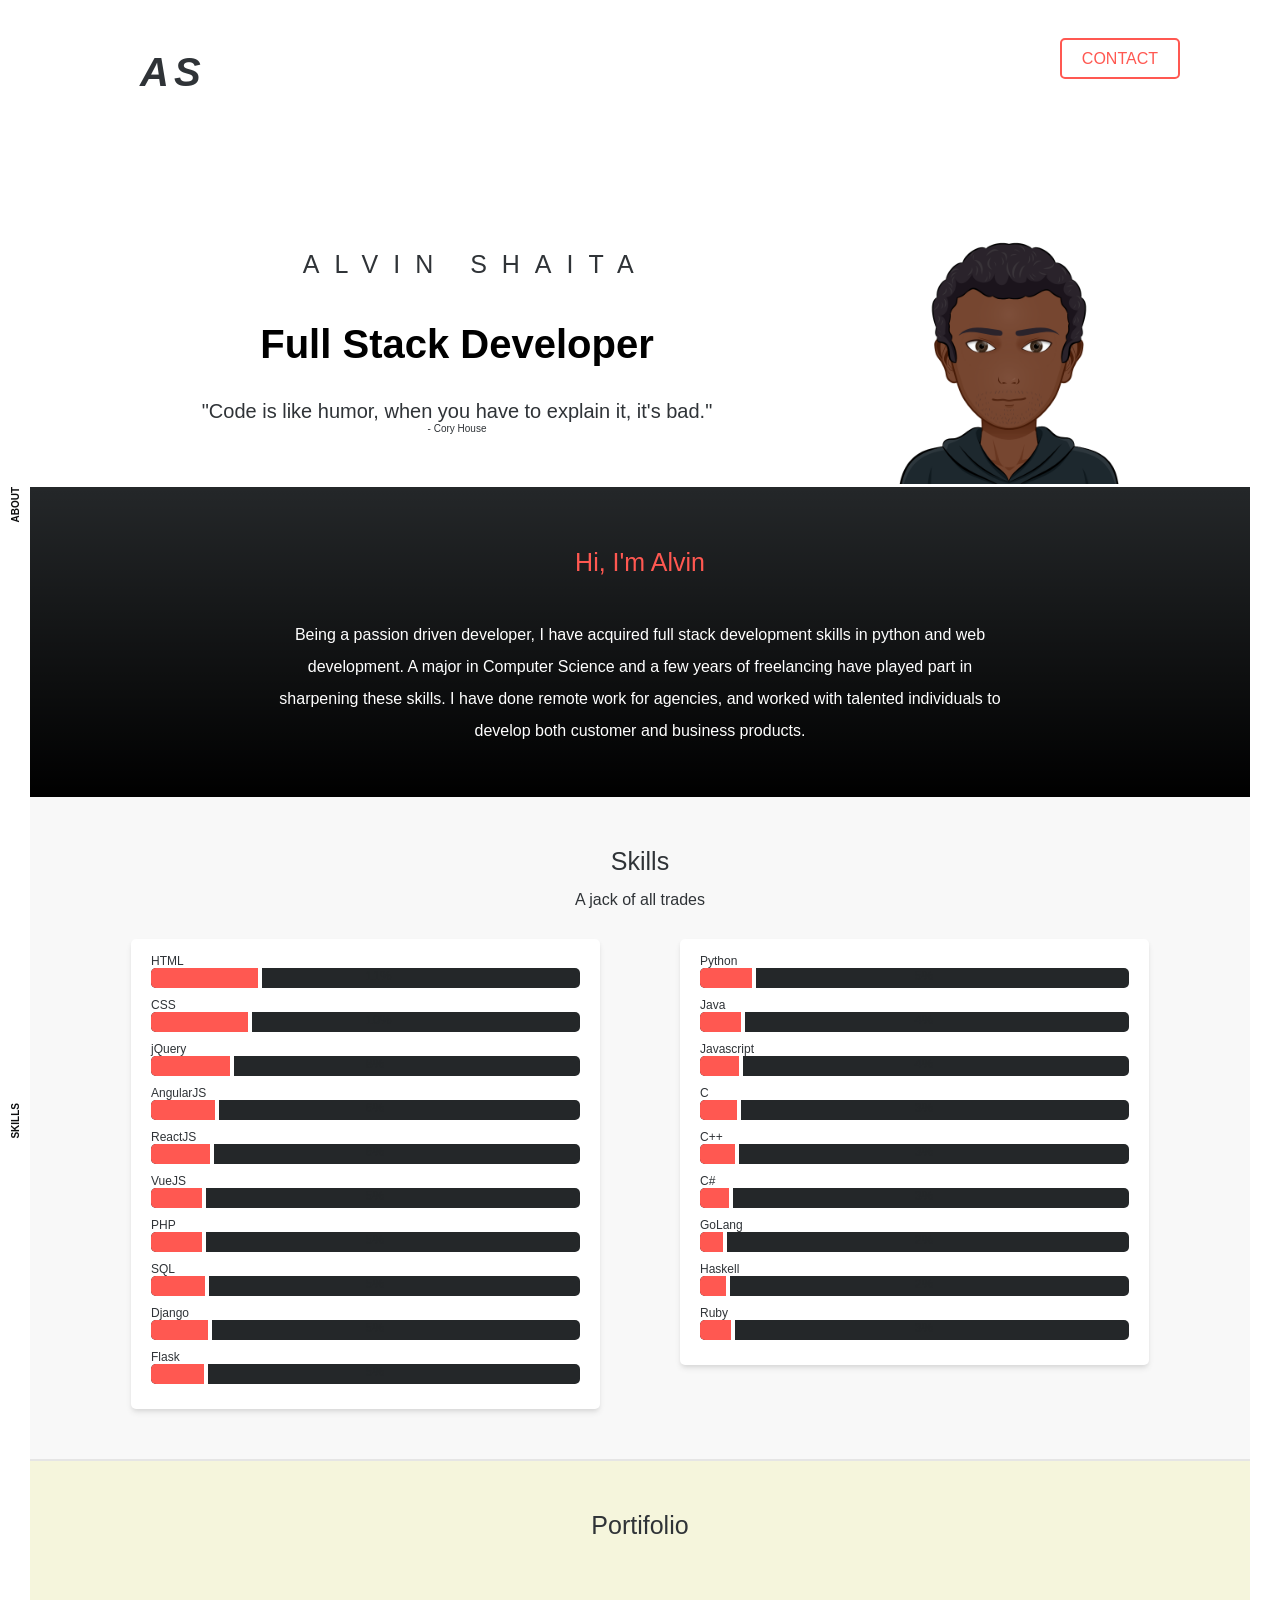
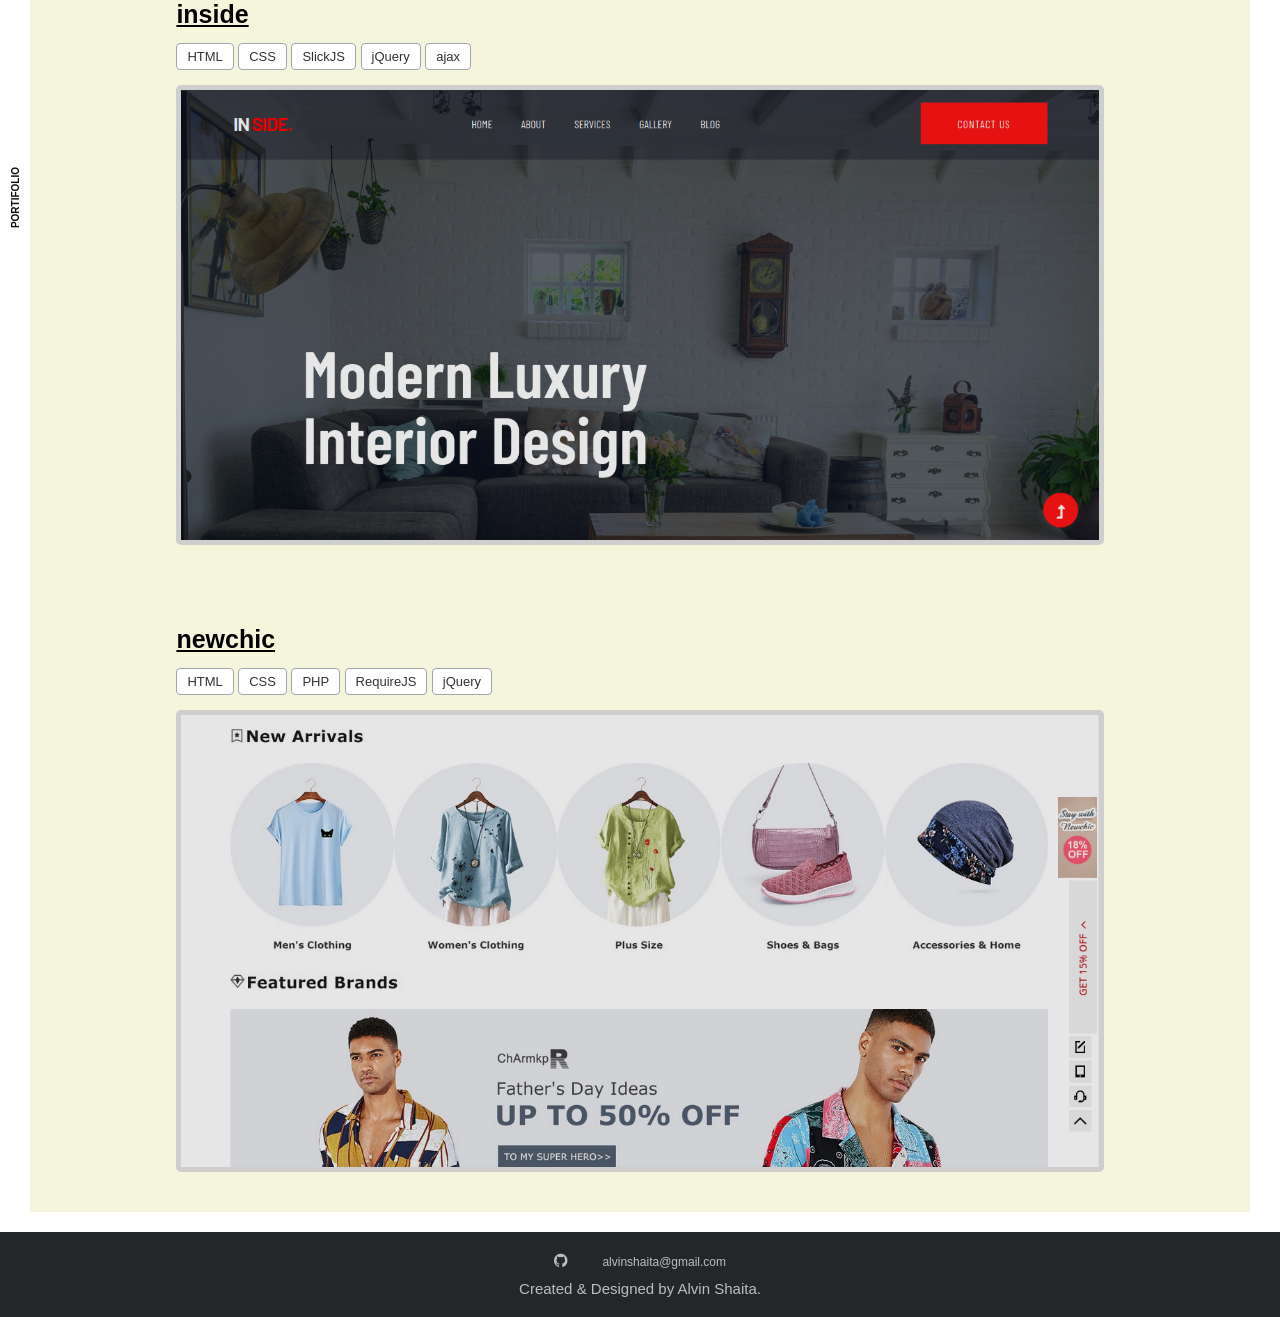
==== commit ec005b5b: "Update index.html" ====
--- a/index.html
+++ b/index.html
@@ -283,7 +283,7 @@
 										<div class="skill_percentage">
 											<a class="skill_percent"></a>
 										</div>
-										<div class="skill_level_inner" value="80%"></div>
+										<div class="skill_level_inner" value="90%"></div>
 									</div>
 								</div>
 							</div>
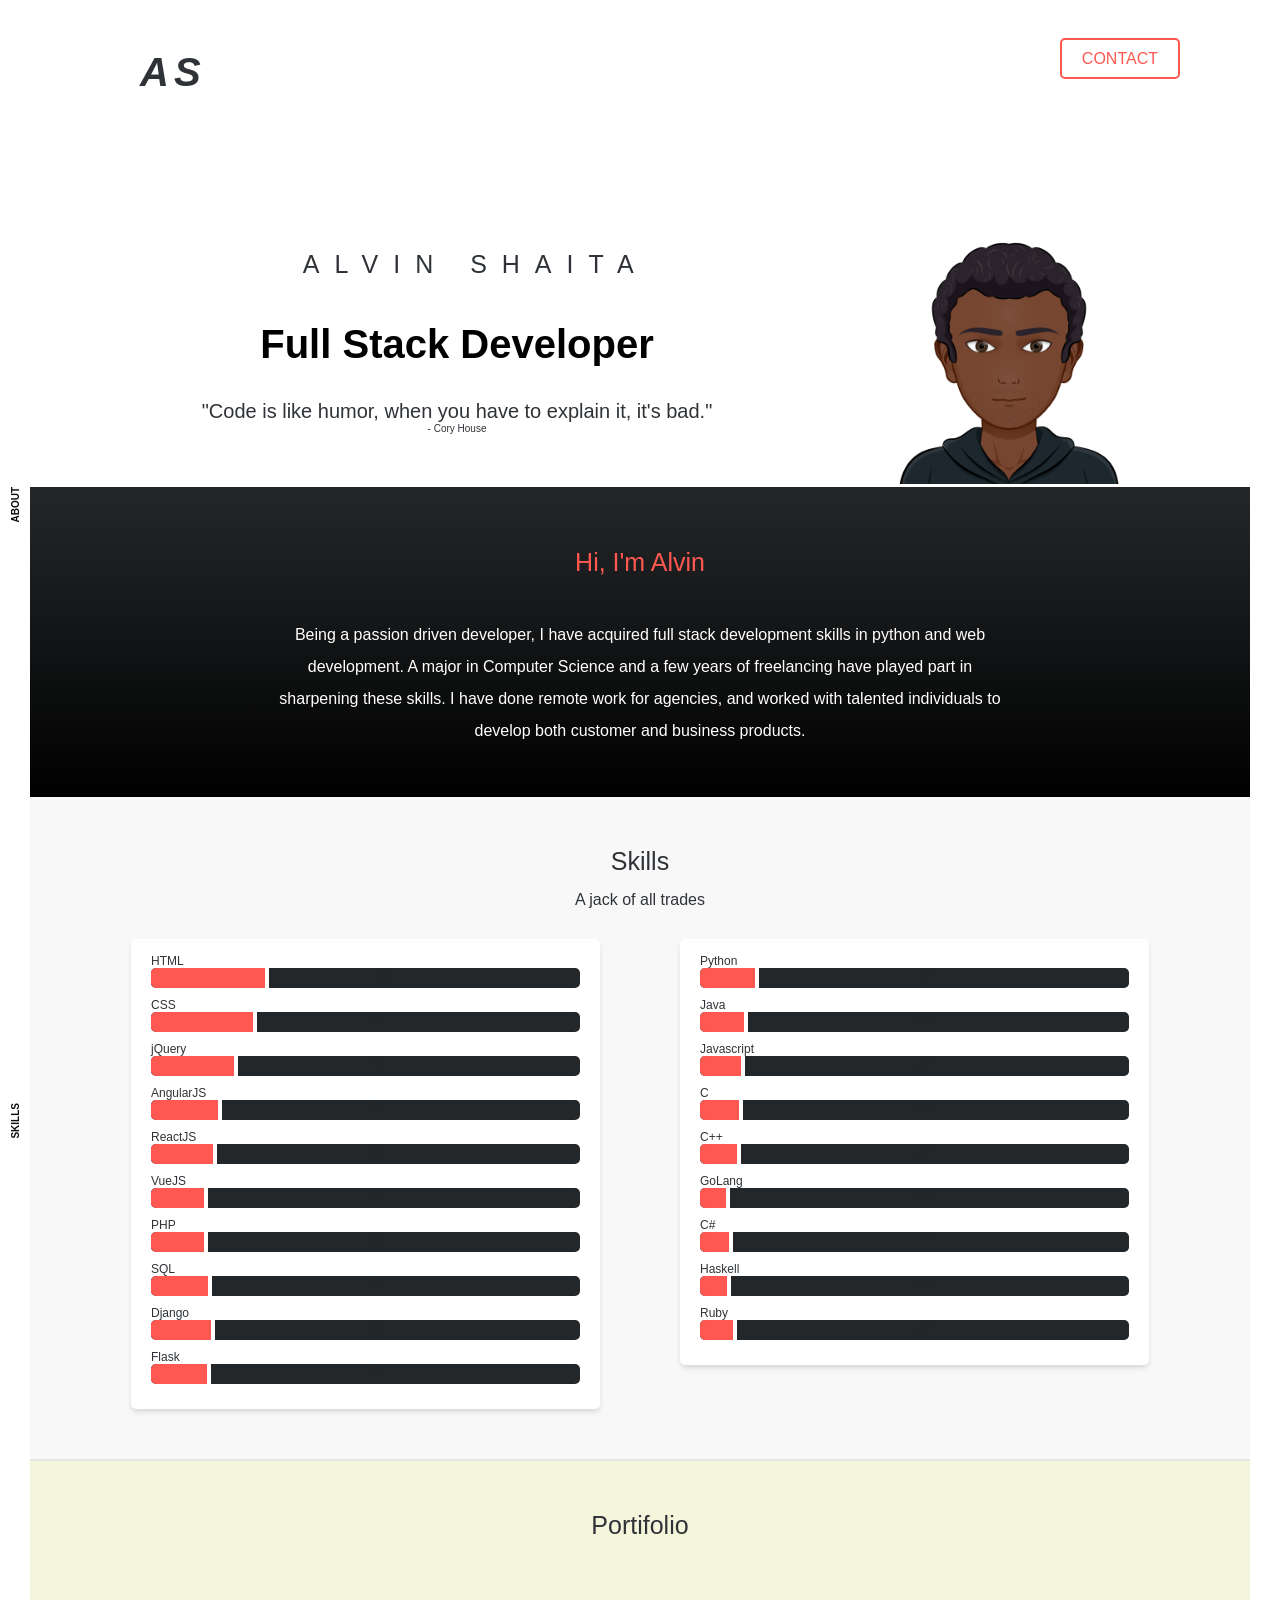
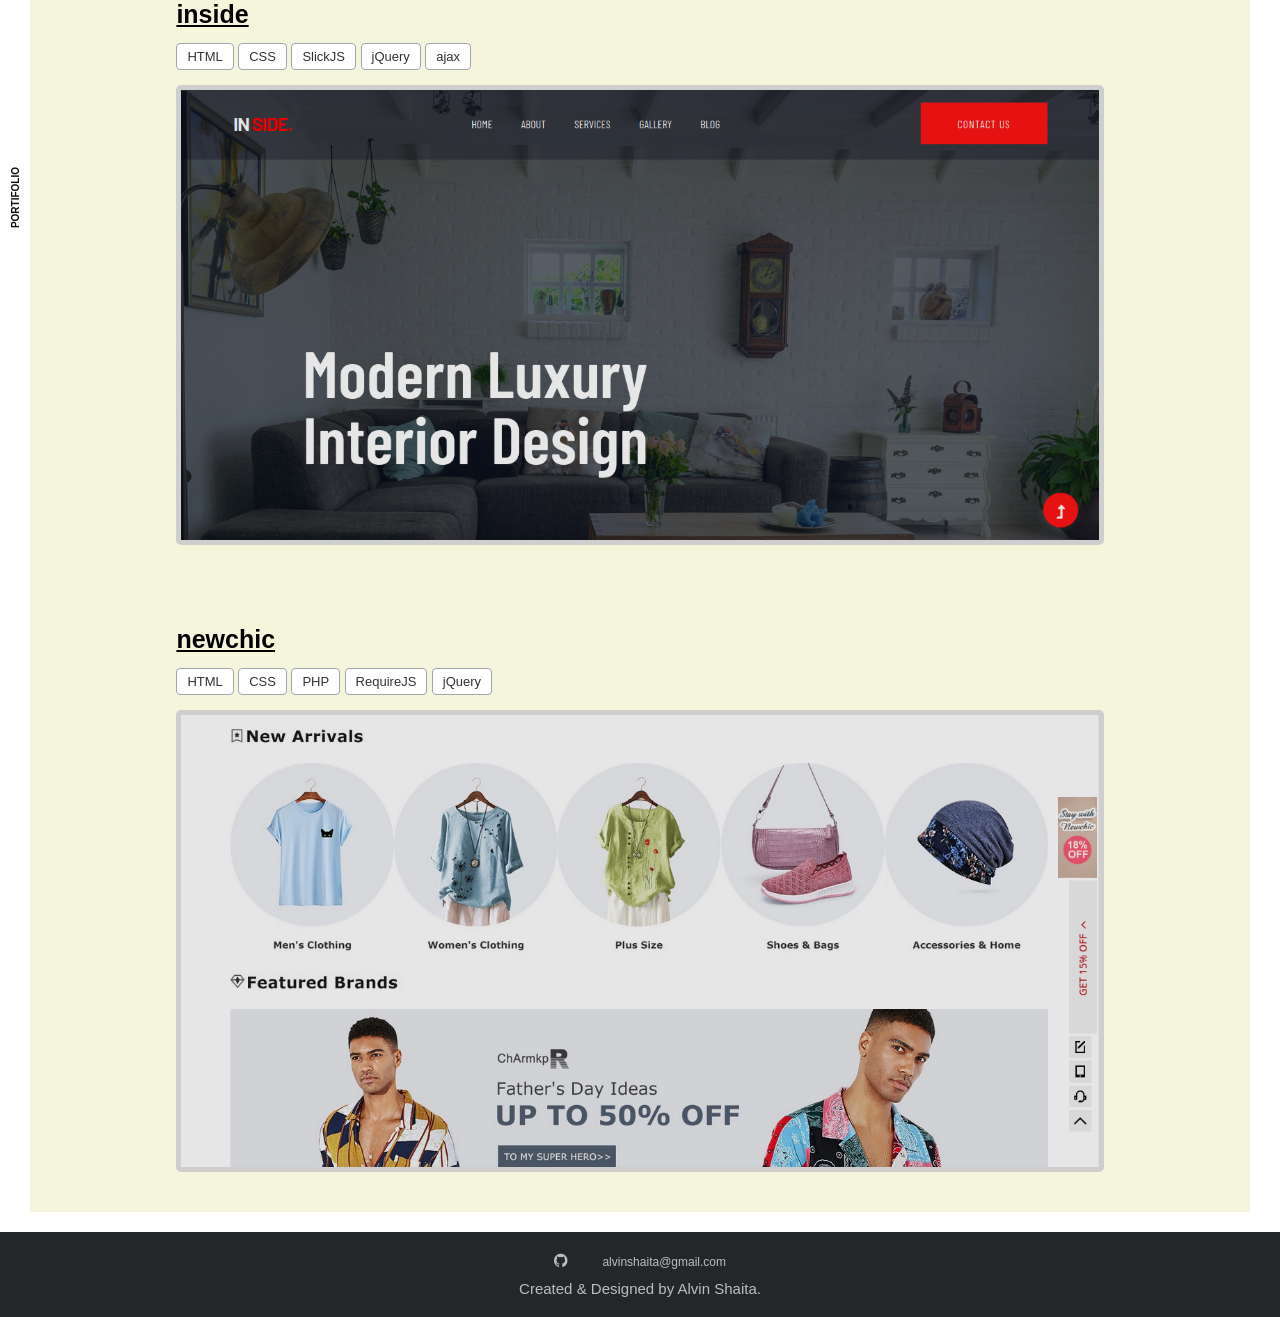
==== commit 36d663bf: "Update index.html" ====
--- a/index.html
+++ b/index.html
@@ -251,21 +251,21 @@
 									</div>
 								</div>
 								<div class="skill 6">
+									<a>GoLang</a>
+									<div class="skill_level 6">
+										<div class="skill_percentage">
+											<a class="skill_percent"></a>
+										</div>
+										<div class="skill_level_inner" value="60%"></div>
+									</div>
+								</div>
+								<div class="skill 7">
 									<a>C#</a>
-									<div class="skill_level 6">
+									<div class="skill_level 7">
 										<div class="skill_percentage">
 											<a class="skill_percent"></a>
 										</div>
 										<div class="skill_level_inner" value="70%"></div>
-									</div>
-								</div>
-								<div class="skill 7">
-									<a>GoLang</a>
-									<div class="skill_level 7">
-										<div class="skill_percentage">
-											<a class="skill_percent"></a>
-										</div>
-										<div class="skill_level_inner" value="60%"></div>
 									</div>
 								</div>
 								<div class="skill 8">
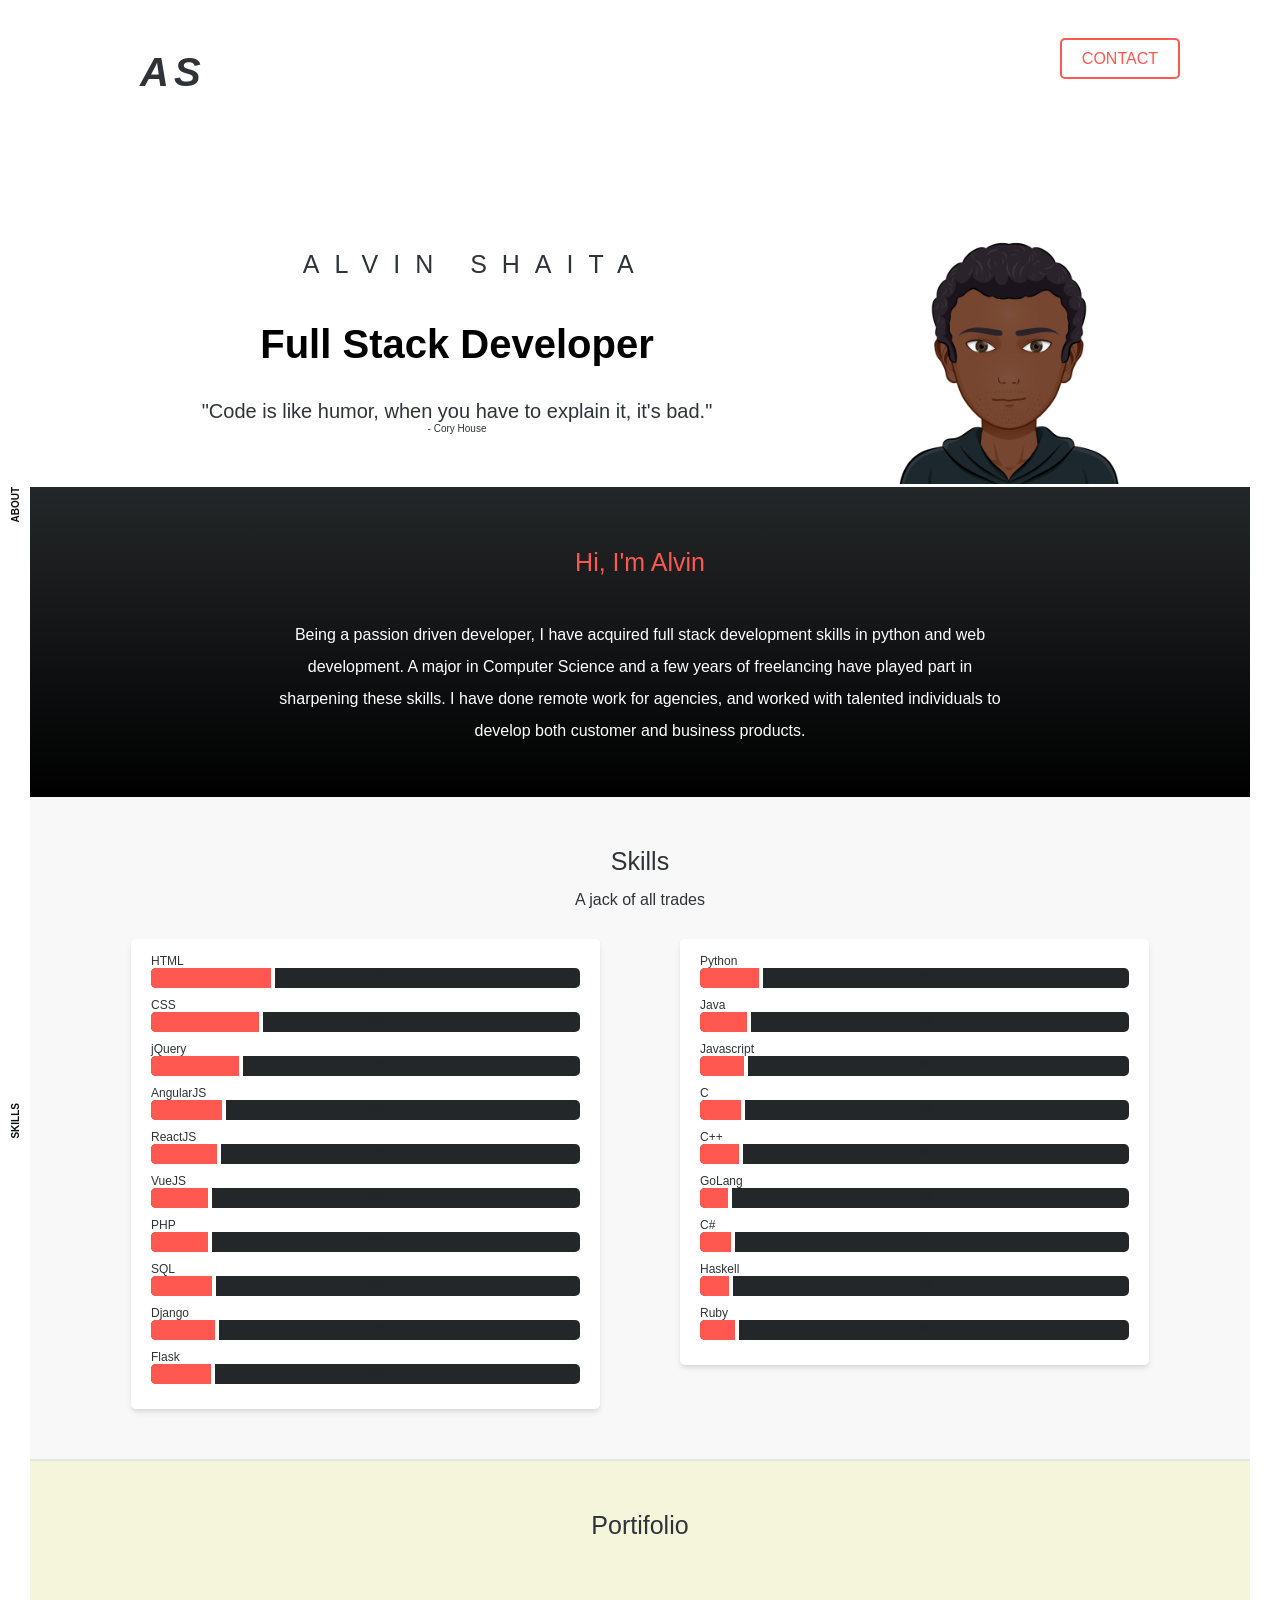
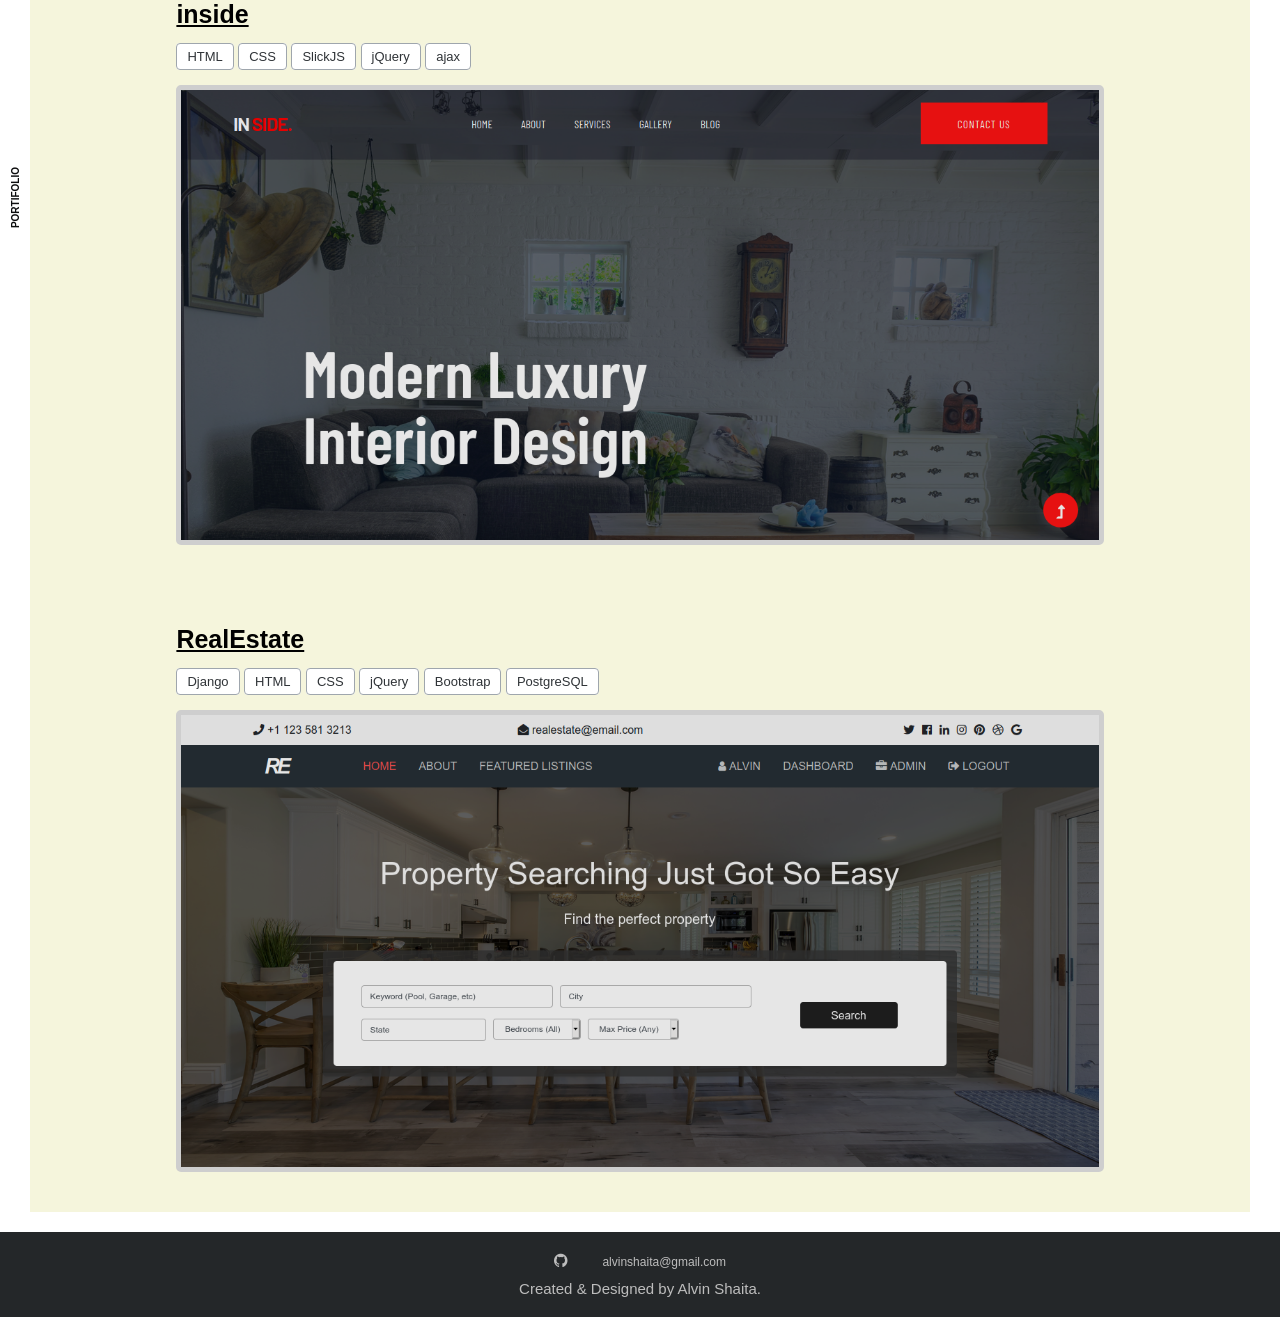
==== commit 42c683a8: "Update index.html" ====
--- a/index.html
+++ b/index.html
@@ -354,17 +354,18 @@
 							<!-- <a class="margin_side the_portifolio">PORTIFOLIO</a> -->
 
 							<div class="project_main">
-								<a target="_blank" href="https://newchic.com" class="project_title">newchic</a>
+								<a target="_blank" href="https://realestate00.herokuapp.com/" class="project_title">RealEstate</a>
 								<br>
 								<br>
 								<!-- <div class="project 2"> -->
+									<a class="project_tag">Django</a>
 									<a class="project_tag">HTML</a>
 									<a class="project_tag">CSS</a>
-									<a class="project_tag">PHP</a>
-									<a class="project_tag">RequireJS</a>
 									<a class="project_tag">jQuery</a>
+									<a class="project_tag">Bootstrap</a>
+									<a class="project_tag">PostgreSQL</a>
 									<div class="project_image">
-										<a target="_blank" href="https://newchic.com">
+										<a target="_blank" href="https://realestate00.herokuapp.com/">
 											<img class="project_img" src="img/portifolio/1.png">
 										</a>
 									</div>
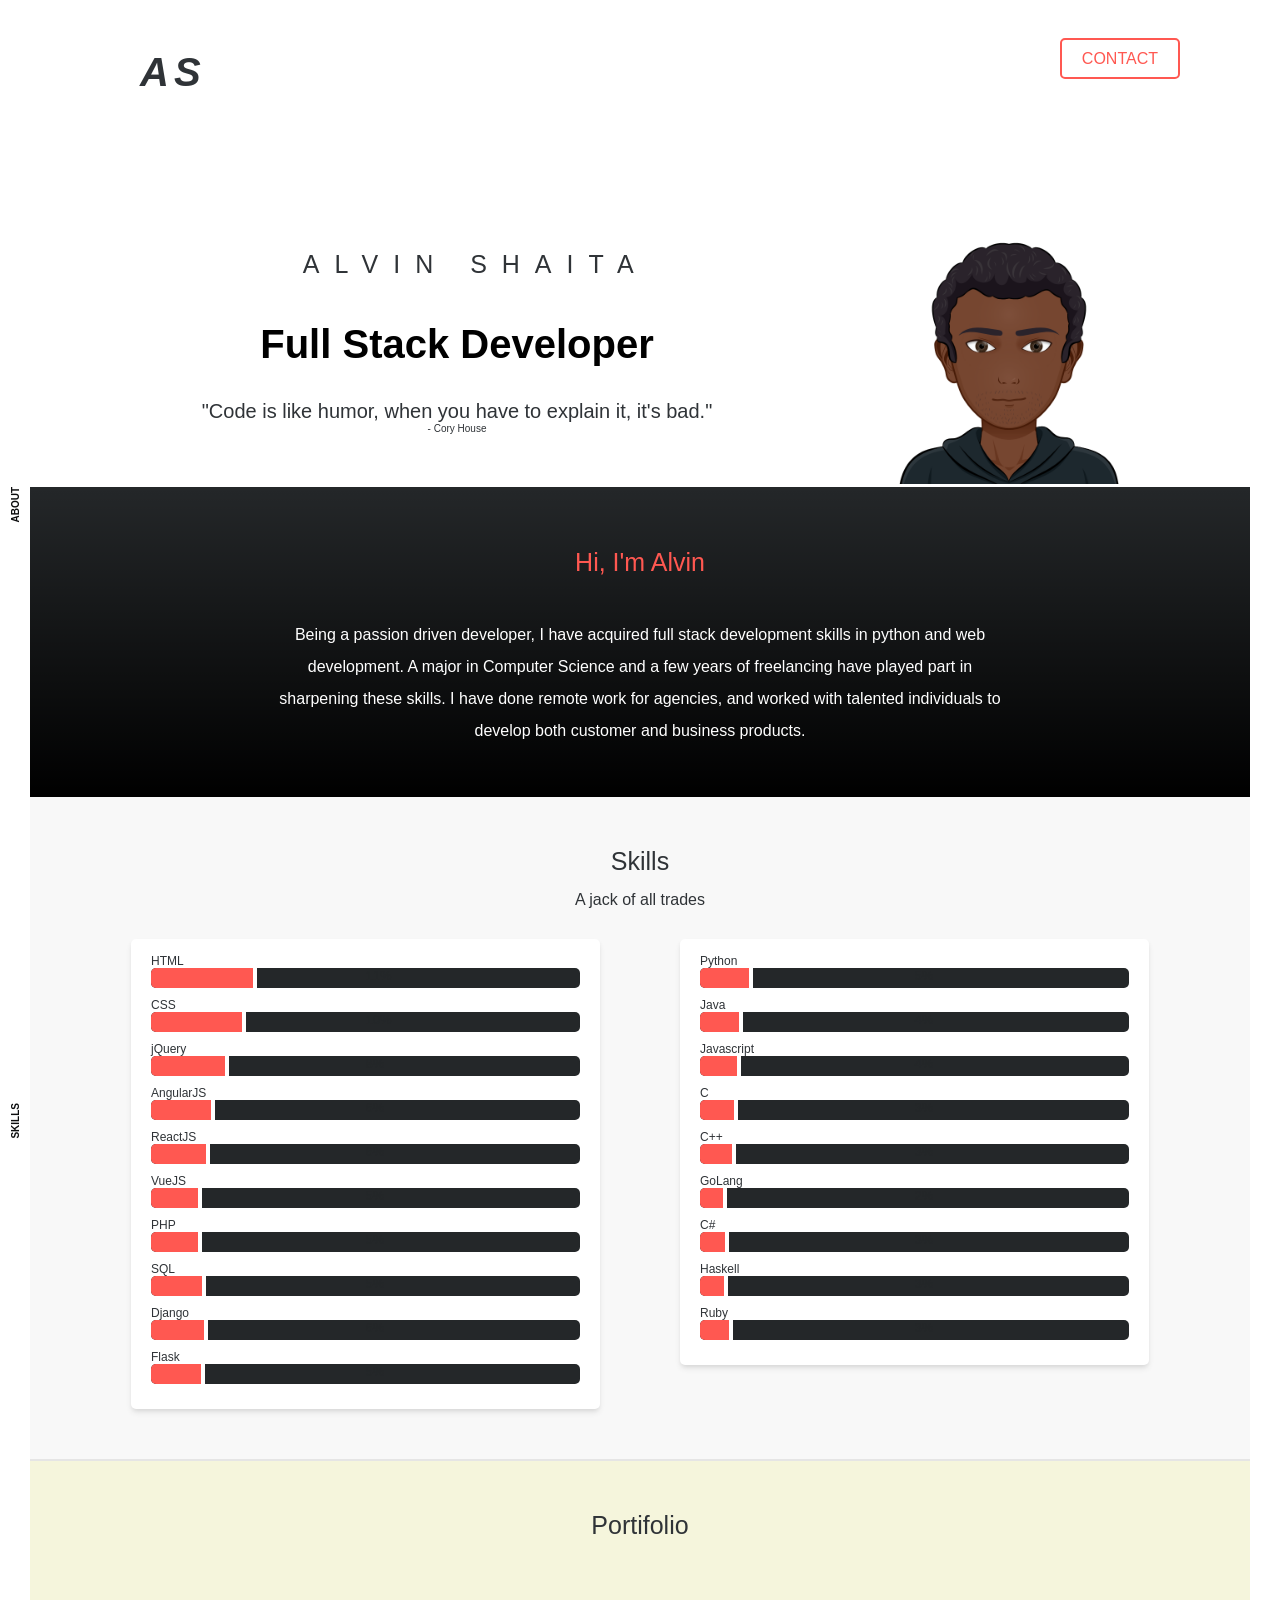
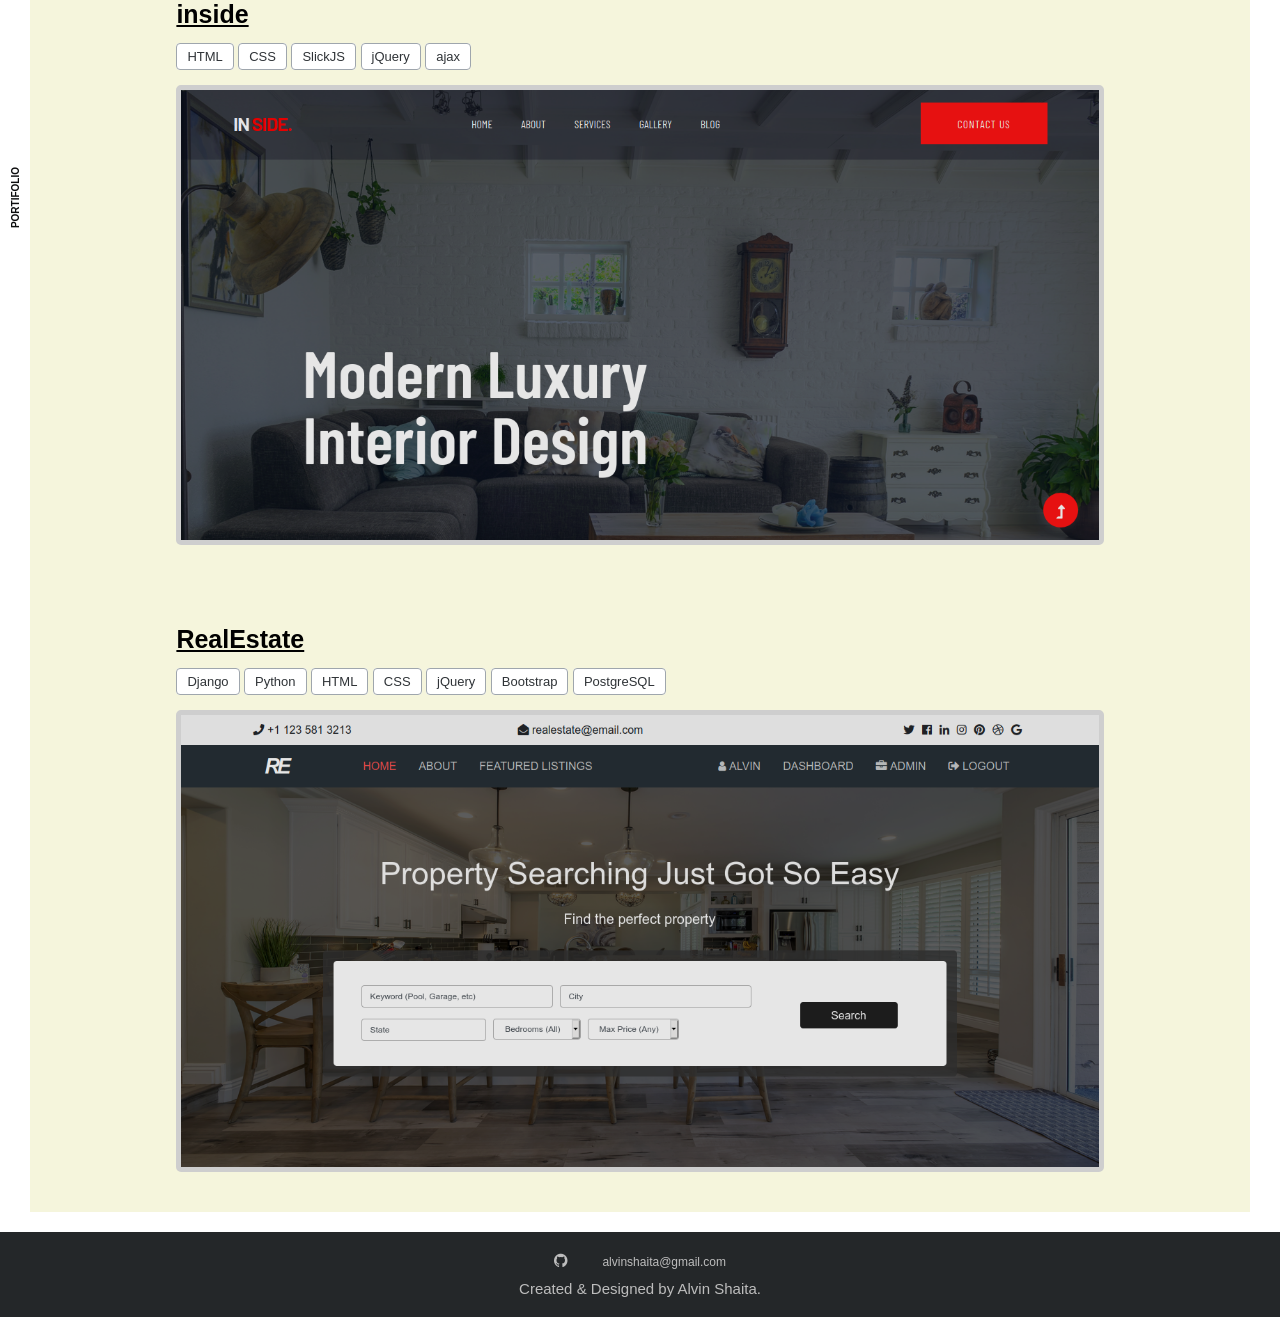
==== commit 77fe793c: "Update index.html" ====
--- a/index.html
+++ b/index.html
@@ -359,6 +359,7 @@
 								<br>
 								<!-- <div class="project 2"> -->
 									<a class="project_tag">Django</a>
+									<a class="project_tag">Python</a>
 									<a class="project_tag">HTML</a>
 									<a class="project_tag">CSS</a>
 									<a class="project_tag">jQuery</a>
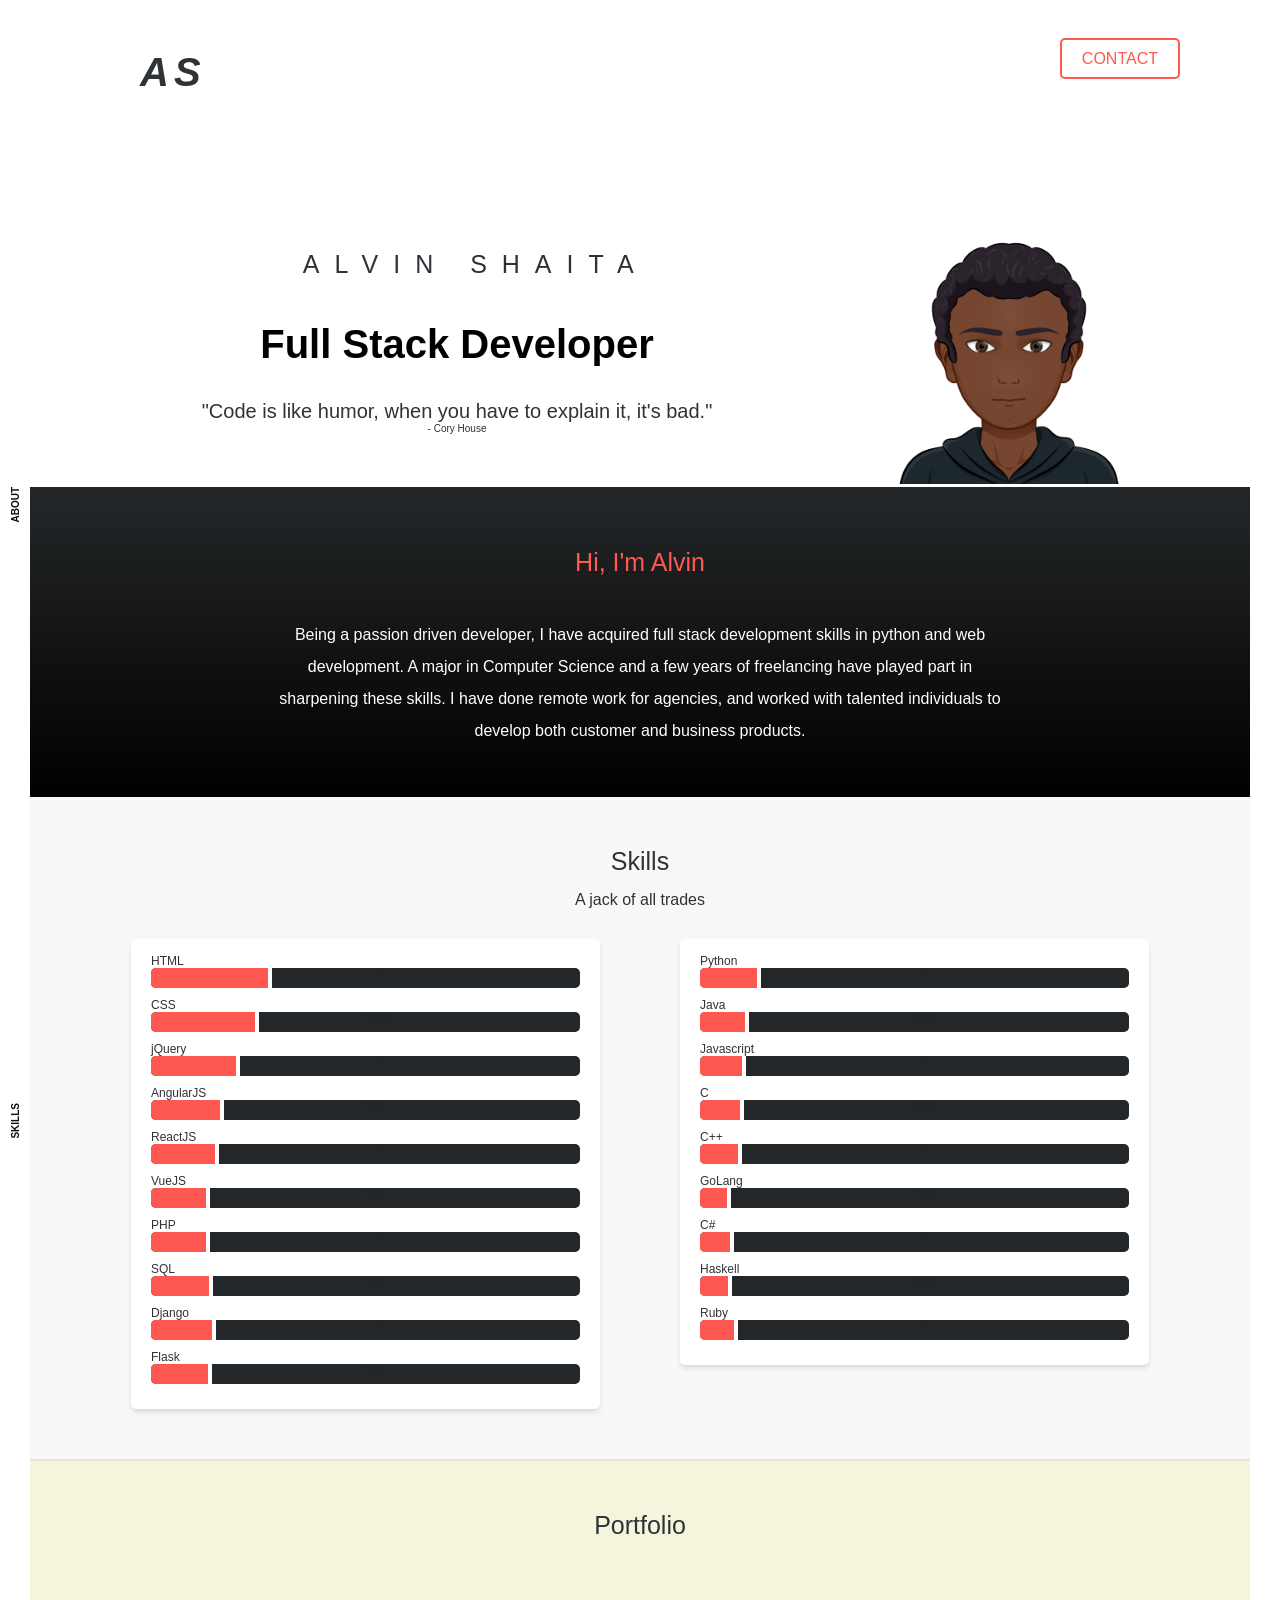
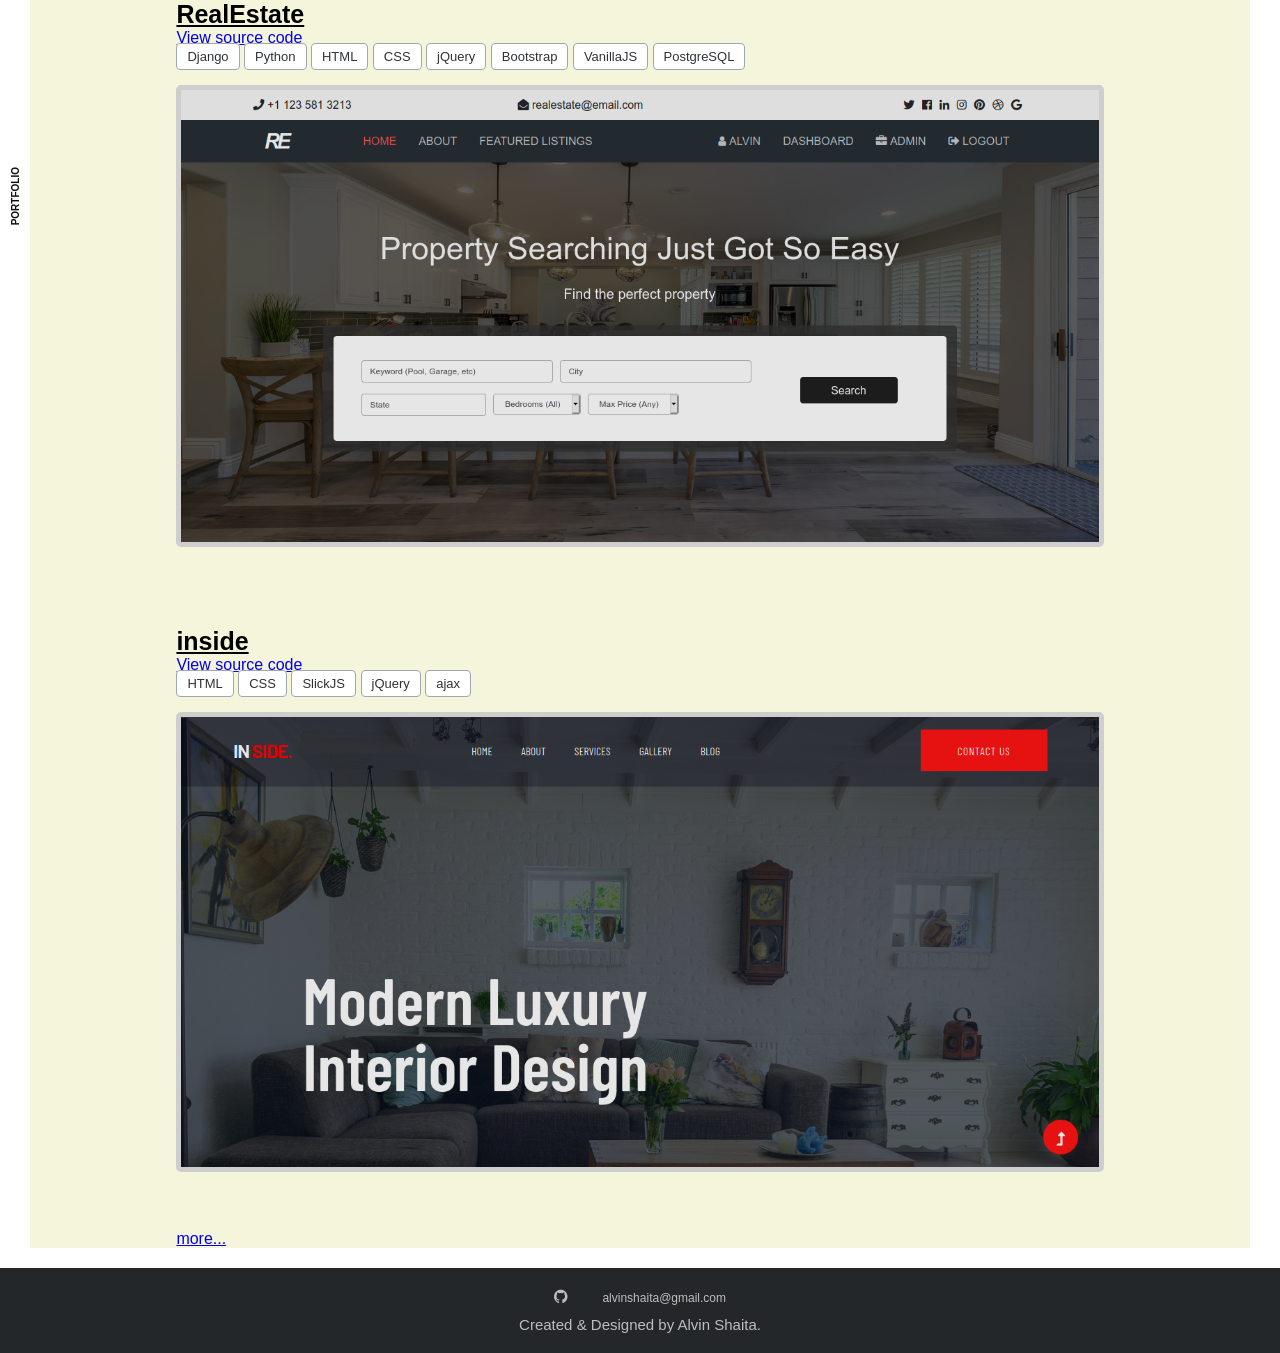
==== commit 0660dd0c: "Update index.html" ====
--- a/index.html
+++ b/index.html
@@ -4,7 +4,7 @@
 		<!-- <link rel="stylesheet" href="css/font-awesome.min.css" type="text/css"> -->
 		<link rel="stylesheet" href="https://cdnjs.cloudflare.com/ajax/libs/font-awesome/4.7.0/css/font-awesome.min.css">
 		<link rel="shortcut icon" href="img/favicon.ico" />
-		<title>Alvin Shaita - portifolio</title>
+		<title>Alvin Shaita - portfolio</title>
 		
 		<!-- <script src="jquery-3.3.1.min.js"></script> -->
 		<script src="https://ajax.googleapis.com/ajax/libs/jquery/3.5.1/jquery.min.js"></script>
@@ -294,8 +294,8 @@
 					<!-- <a class="margin_side the_skills">SKILLS</a> -->
 				</div>
 				<div class="all_portifolio">
-					<a class="margin_side the_portifolio">PORTIFOLIO</a>
-					<a class="subtitle">Portifolio</a>
+					<a class="margin_side the_portifolio">PORTFOLIO</a>
+					<a class="subtitle">Portfolio</a>
 					<div class="portifolio">
 						<div class="projects">
 							<!-- <div class="project 1">
@@ -320,11 +320,45 @@
 								<img class="project_img" src="art3.jpg">
 							</div> -->
 
+							<div class="project_main">
+								<a target="_blank" href="https://realestate00.herokuapp.com/" class="project_title">RealEstate</a>
+								<br>
+								<a target="_blank" href="https://github.com/alvinshaita/django-realestate" class="source_code">View source code</a>
+								<!-- <a class="source_code">< sourceCode /></a> -->
+								<br>
+								<!-- <div class="project 2"> -->
+									<a class="project_tag">Django</a>
+									<a class="project_tag">Python</a>
+									<a class="project_tag">HTML</a>
+									<a class="project_tag">CSS</a>
+									<a class="project_tag">jQuery</a>
+									<a class="project_tag">Bootstrap</a>
+									<a class="project_tag">VanillaJS</a>
+									<a class="project_tag">PostgreSQL</a>
+
+									<!-- <a class="source_code">View source code</a> -->
+									<div class="project_image">
+										<a target="_blank" href="https://realestate00.herokuapp.com/">
+											<img class="project_img" src="img/portifolio/1.png">
+										</a>
+									</div>
+								<!-- </div> -->
+							<!-- 	<div class="project_details">
+									<a>Newchic</a>
+									<li>HTML</li>	
+									<li>CSS</li>
+									<li>Javascript</li>
+									<li>Javascript</li>
+								</div> -->
+
+							</div>
+
 							<!-- <a class="margin_side the_portifolio">PORTIFOLIO</a> -->
 
 							<div class="project_main">
 								<a target="_blank" href="https://alvinshaita.github.io/inside/" class="project_title">inside</a>
 								<br>
+								<a target="_blank" href="https://github.com/alvinshaita/inside" class="source_code">View source code</a>
 								<br>
 								<!-- <div class="project 1"> -->
 									<!-- <a href="https://newchic.com"> -->
@@ -351,41 +385,44 @@
 
 							</div>
 
-							<!-- <a class="margin_side the_portifolio">PORTIFOLIO</a> -->
-
-							<div class="project_main">
-								<a target="_blank" href="https://realestate00.herokuapp.com/" class="project_title">RealEstate</a>
-								<br>
-								<br>
-								<!-- <div class="project 2"> -->
-									<a class="project_tag">Django</a>
-									<a class="project_tag">Python</a>
-									<a class="project_tag">HTML</a>
-									<a class="project_tag">CSS</a>
-									<a class="project_tag">jQuery</a>
-									<a class="project_tag">Bootstrap</a>
-									<a class="project_tag">PostgreSQL</a>
-									<div class="project_image">
-										<a target="_blank" href="https://realestate00.herokuapp.com/">
-											<img class="project_img" src="img/portifolio/1.png">
-										</a>
-									</div>
-								<!-- </div> -->
-							<!-- 	<div class="project_details">
-									<a>Newchic</a>
-									<li>HTML</li>	
-									<li>CSS</li>
-									<li>Javascript</li>
-									<li>Javascript</li>
-								</div> -->
-
-							</div>
-							<!-- <a class="margin_side the_portifolio">PORTIFOLIO</a> -->
-
+							<div class="gh_pages">
+
+								<a href="https://github.com/alvinshaita/install-odoo"><img src="https://gh-card.dev/repos/alvinshaita/install-odoo.png?fullname=" alt=""></a>
+
+								<a href="https://github.com/alvinshaita/Python-unit-testing"><img src="https://gh-card.dev/repos/alvinshaita/Python-unit-testing.png?fullname=" alt=""></a>
+
+								<a href="https://github.com/alvinshaita/filter-bad-words"><img src="https://gh-card.dev/repos/alvinshaita/filter-bad-words.png?fullname=" alt=""></a>
+
+								<a href="https://github.com/alvinshaita/django-realestate"><img src="https://gh-card.dev/repos/alvinshaita/django-realestate.png?fullname=" alt=""></a>
+
+								<a href="https://github.com/alvinshaita/website-online-status"><img src="https://gh-card.dev/repos/alvinshaita/website-online-status.png?fullname=" alt=""></a>
+
+								<a href="https://github.com/alvinshaita/repa"><img src="https://gh-card.dev/repos/alvinshaita/repa.png?fullname=" alt=""></a>
+
+								<a href="https://github.com/alvinshaita/Django-CRUD-API"><img src="https://gh-card.dev/repos/alvinshaita/Django-CRUD-API.png?fullname=" alt=""></a>
+
+								<a href="https://github.com/alvinshaita/solid"><img src="https://gh-card.dev/repos/alvinshaita/solid.png?fullname=" alt=""></a>
+
+							</div>
+
+
+							<div class="portfolio_more">
+								<a class="more" href="https://github.com/alvinshaita?tab=repositories">more...</a>
+							</div>
+
+
+
+						<!-- <a href="https://github.com/alvinshaita/install-odoo"><img src="https://gh-card.dev/repos/alvinshaita/install-odoo.png?fullname="></a> -->
+						<!-- <a href="https://github.com/alvinshaita/install-odoo"><img src="https://gh-card.dev/repos/alvinshaita/install-odoo.png?fullname="></a> -->
+
+							
 							
 						</div>
-						<!-- <a class="margin_side the_portifolio">PORTIFOLIO</a> -->
-					</div>
+						<!-- <a href="https://github.com/alvinshaita/install-odoo"><img src="https://gh-card.dev/repos/alvinshaita/install-odoo.png?fullname="></a> -->
+					</div>
+
+					<!-- <a href="https://github.com/alvinshaita/install-odoo"><img src="https://gh-card.dev/repos/alvinshaita/install-odoo.png?fullname="></a> -->
+
 					<!-- <a class="margin_side the_portifolio">PORTIFOLIO</a> -->
 				</div>
 				<!-- <a class="margin_side the_portifolio">PORTIFOLIO</a> -->
@@ -395,6 +432,18 @@
 			<div class="goup">
 				<img class="goup_img" src="img/arrow_up.png">
 			</div>
+
+
+			<!-- <a href="https://github.com/alvinshaita/install-odoo"><img src="https://gh-card.dev/repos/alvinshaita/install-odoo.png?fullname="></a> -->
+
+			<!-- <a href="https://github.com/alvinshaita/install-odoo"><img src="https://gh-card.dev/repos/alvinshaita/install-odoo.svg?fullname="></a> -->
+
+			<!-- <a href="https://github.com/alvinshaita/install-odoo"><img src="https://gh-card.dev/repos/alvinshaita/install-odoo.svg"></a> -->
+
+			<!-- <a href="https://github.com/alvinshaita/install-odoo"><img src="https://gh-card.dev/repos/alvinshaita/install-odoo.png"></a> -->
+
+
+
 		</section>
 	</body>
 	<!-- <a>Copyright 2020 ALVIN SHAITA</a> -->
